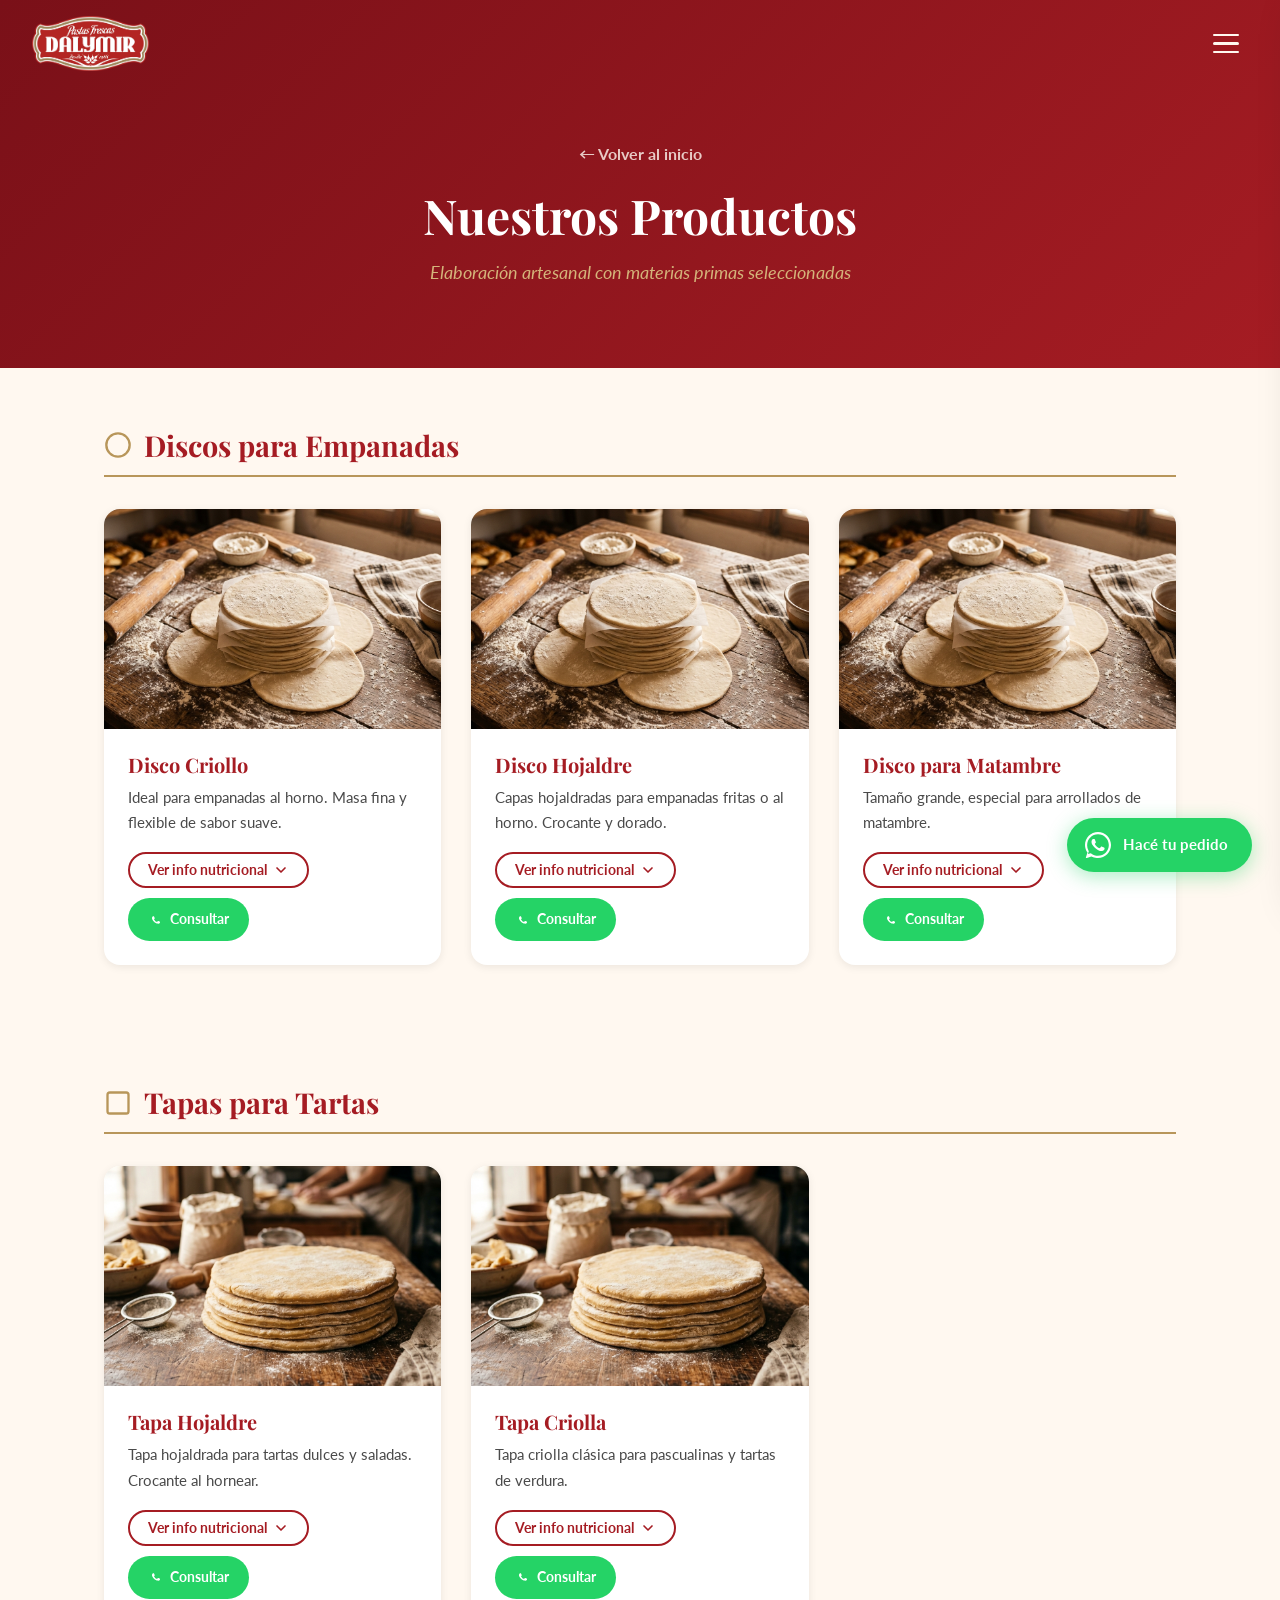
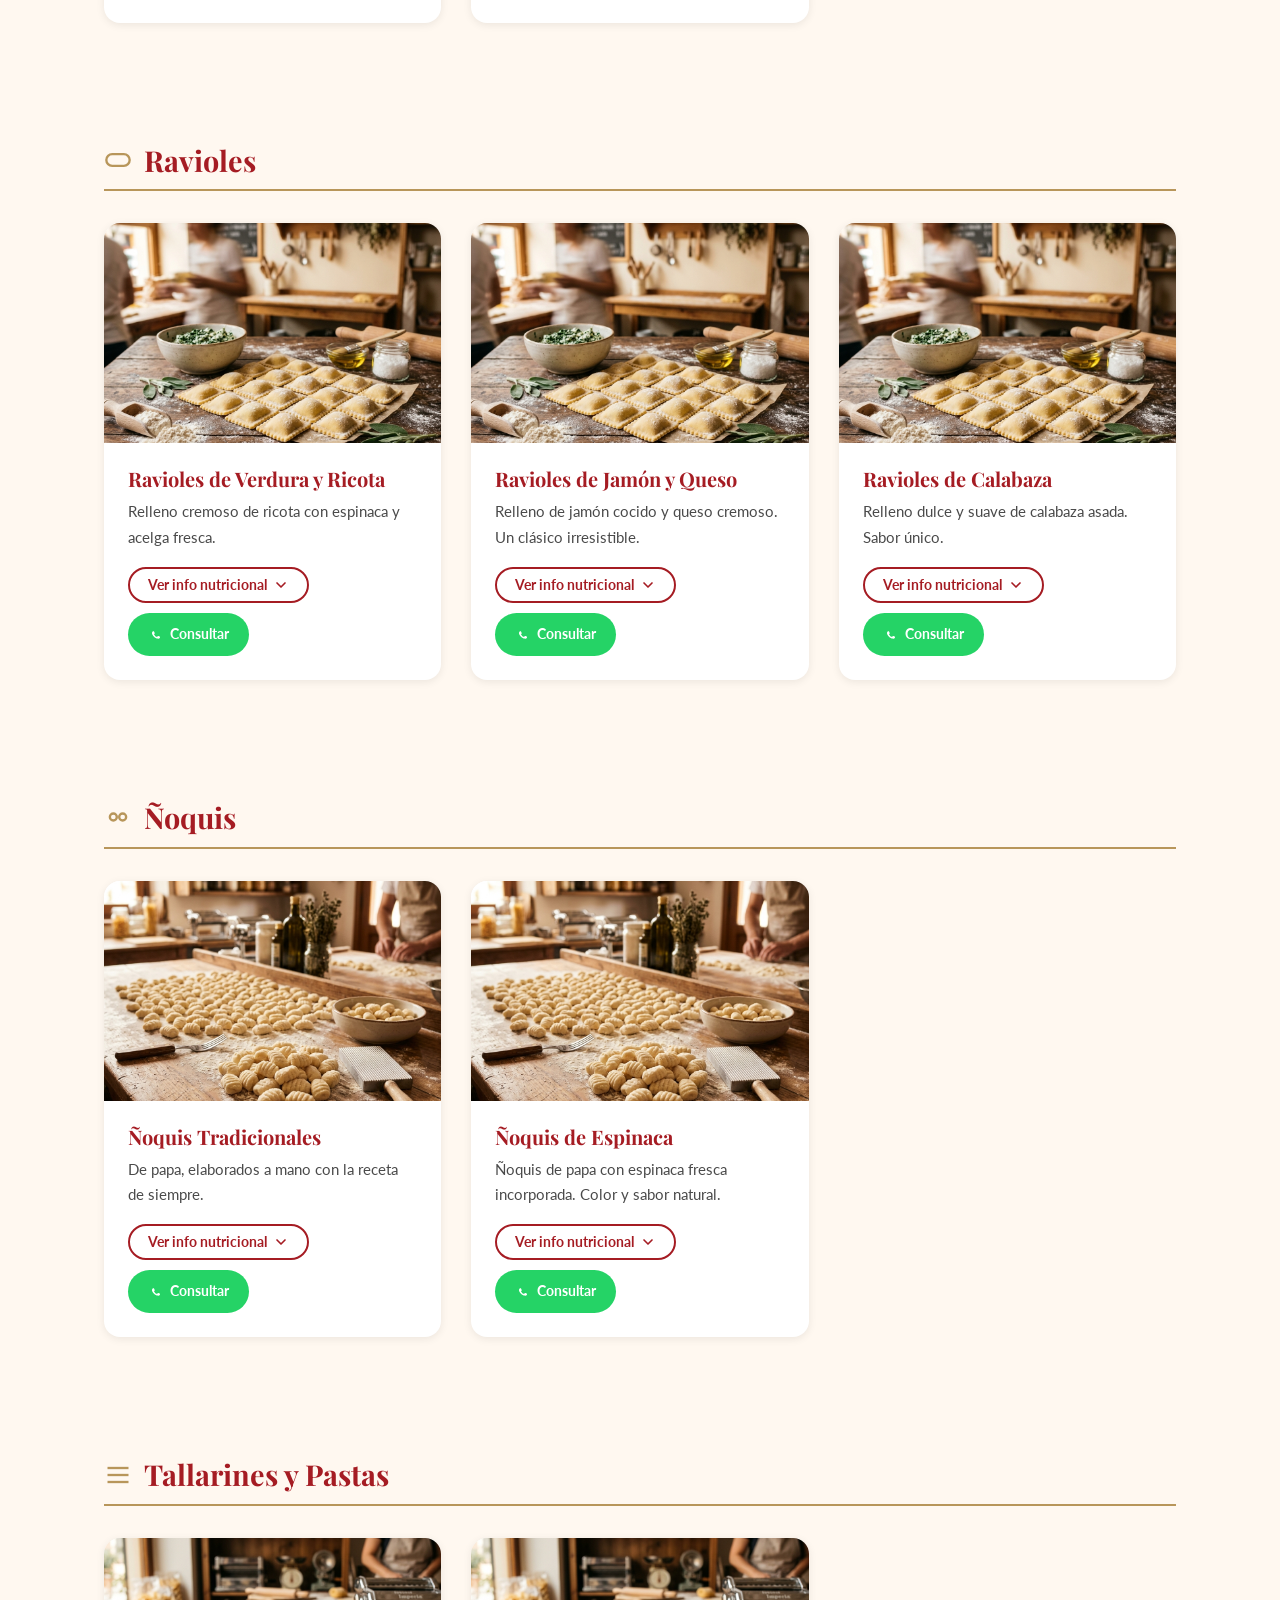
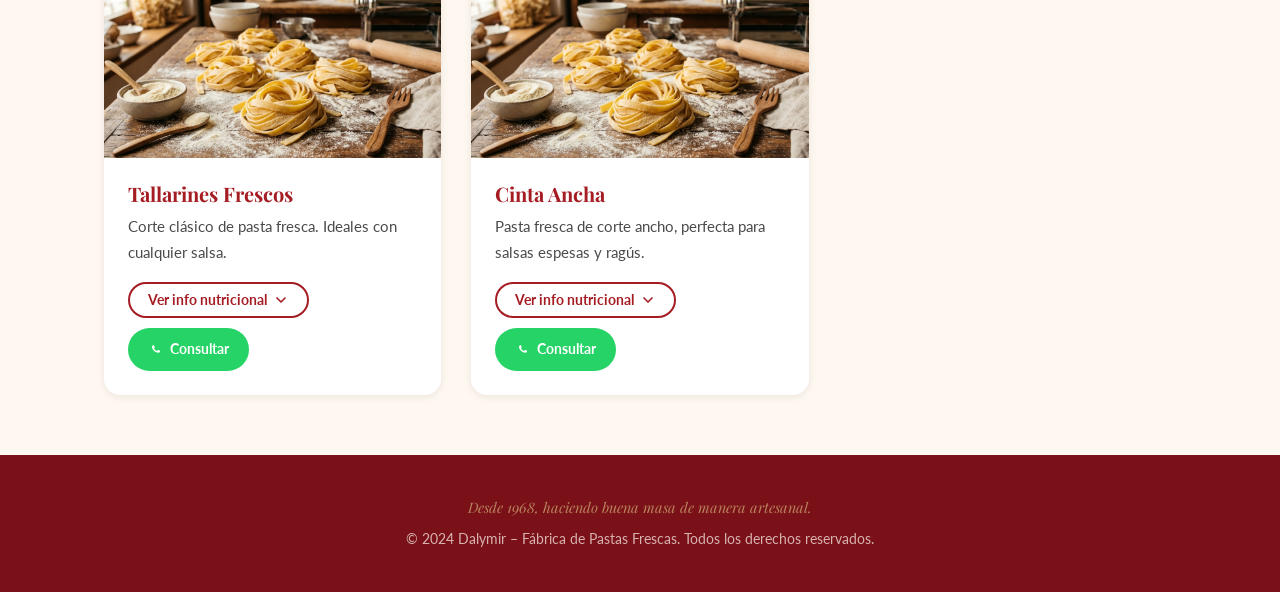
==== productos.html @ 42908a26 "Fix: info nutricional toggle + mejoras UX (WhatsApp, testimonios, stats, promo banner)" ====
<!DOCTYPE html>
<html lang="es">
<head>
  <meta charset="UTF-8">
  <meta name="viewport" content="width=device-width, initial-scale=1.0">
  <meta name="description" content="Productos Dalymir: discos para empanadas, tapas para tartas, ravioles, ñoquis y tallarines frescos artesanales.">
  <title>Productos – Dalymir Pastas Frescas</title>
  <link rel="stylesheet" href="css/styles.css">
  <link rel="icon" href="assets/logo.png" type="image/png">
</head>
<body>
  <!-- HEADER -->
  <header class="header scrolled" id="header">
    <a href="index.html"><img src="assets/logo.png" alt="Dalymir" class="header-logo" style="height:55px;opacity:1;transform:none;"></a>
    <button class="hamburger" id="hamburger" aria-label="Abrir menú"><span></span><span></span><span></span></button>
  </header>
  <div class="sidebar-overlay" id="sidebarOverlay"></div>
  <nav class="sidebar" id="sidebar">
    <div class="sidebar-header"><img src="assets/logo.png" alt="Dalymir"></div>
    <div class="sidebar-nav">
      <a href="index.html#inicio"><svg viewBox="0 0 24 24" fill="none" stroke-width="2" stroke-linecap="round" stroke-linejoin="round"><path d="M3 9l9-7 9 7v11a2 2 0 0 1-2 2H5a2 2 0 0 1-2-2z"/><polyline points="9 22 9 12 15 12 15 22"/></svg>Inicio</a>
      <a href="index.html#quienes-somos"><svg viewBox="0 0 24 24" fill="none" stroke-width="2" stroke-linecap="round" stroke-linejoin="round"><path d="M17 21v-2a4 4 0 0 0-4-4H5a4 4 0 0 0-4 4v2"/><circle cx="9" cy="7" r="4"/></svg>Quiénes Somos</a>
      <a href="index.html#que-hacemos"><svg viewBox="0 0 24 24" fill="none" stroke-width="2" stroke-linecap="round" stroke-linejoin="round"><circle cx="12" cy="12" r="10"/><path d="M8 14s1.5 2 4 2 4-2 4-2"/></svg>Qué Hacemos</a>
      <a href="index.html#contacto"><svg viewBox="0 0 24 24" fill="none" stroke-width="2" stroke-linecap="round" stroke-linejoin="round"><path d="M21 10c0 7-9 13-9 13s-9-6-9-13a9 9 0 0 1 18 0z"/><circle cx="12" cy="10" r="3"/></svg>Contacto</a>
      <div class="divider"></div>
      <a href="productos.html" class="active"><svg viewBox="0 0 24 24" fill="none" stroke-width="2" stroke-linecap="round" stroke-linejoin="round"><path d="M6 2L3 6v14a2 2 0 0 0 2 2h14a2 2 0 0 0 2-2V6l-3-4z"/><line x1="3" y1="6" x2="21" y2="6"/><path d="M16 10a4 4 0 0 1-8 0"/></svg>Productos</a>
    </div>
  </nav>

  <!-- HERO -->
  <div class="productos-hero">
    <a href="index.html" class="back-link">← Volver al inicio</a>
    <h1>Nuestros Productos</h1>
    <p>Elaboración artesanal con materias primas seleccionadas</p>
  </div>

  <!-- DISCOS PARA EMPANADAS -->
  <div class="category-section">
    <h2 class="category-title fade-in"><svg viewBox="0 0 24 24" fill="none" stroke="currentColor" stroke-width="2"><circle cx="12" cy="12" r="10"/></svg> Discos para Empanadas</h2>
    <div class="category-grid" id="discos-grid"></div>
  </div>

  <!-- TAPAS PARA TARTAS -->
  <div class="category-section">
    <h2 class="category-title fade-in"><svg viewBox="0 0 24 24" fill="none" stroke="currentColor" stroke-width="2"><rect x="3" y="3" width="18" height="18" rx="2"/></svg> Tapas para Tartas</h2>
    <div class="category-grid" id="tapas-grid"></div>
  </div>

  <!-- RAVIOLES -->
  <div class="category-section">
    <h2 class="category-title fade-in"><svg viewBox="0 0 24 24" fill="none" stroke="currentColor" stroke-width="2"><rect x="2" y="7" width="20" height="10" rx="5"/></svg> Ravioles</h2>
    <div class="category-grid" id="ravioles-grid"></div>
  </div>

  <!-- ÑOQUIS -->
  <div class="category-section">
    <h2 class="category-title fade-in"><svg viewBox="0 0 24 24" fill="none" stroke="currentColor" stroke-width="2"><circle cx="8" cy="12" r="3"/><circle cx="16" cy="12" r="3"/></svg> Ñoquis</h2>
    <div class="category-grid" id="noquis-grid"></div>
  </div>

  <!-- TALLARINES -->
  <div class="category-section">
    <h2 class="category-title fade-in"><svg viewBox="0 0 24 24" fill="none" stroke="currentColor" stroke-width="2"><line x1="3" y1="6" x2="21" y2="6"/><line x1="3" y1="12" x2="21" y2="12"/><line x1="3" y1="18" x2="21" y2="18"/></svg> Tallarines y Pastas</h2>
    <div class="category-grid" id="tallarines-grid"></div>
  </div>

  <footer class="footer">
    <p class="footer-tagline">Desde 1968, haciendo buena masa de manera artesanal.</p>
    <p>© 2024 Dalymir – Fábrica de Pastas Frescas. Todos los derechos reservados.</p>
  </footer>

  <script>
  // Product data - easily editable
  const products = {
    discos: [
      { name: "Disco Criollo", img: "assets/discos_empanadas.png", desc: "Ideal para empanadas al horno. Masa fina y flexible de sabor suave.",
        nutrition: [["Porción","55g"],["Calorías","155 kcal"],["Grasas totales","4.5g"],["Carbohidratos","24g"],["Proteínas","4g"],["Sodio","280mg"]],
        ingredients: "Harina de trigo enriquecida, agua, grasa vacuna, sal, conservante (sorbato de potasio)." },
      { name: "Disco Hojaldre", img: "assets/discos_empanadas.png", desc: "Capas hojaldradas para empanadas fritas o al horno. Crocante y dorado.",
        nutrition: [["Porción","55g"],["Calorías","180 kcal"],["Grasas totales","8g"],["Carbohidratos","22g"],["Proteínas","3.5g"],["Sodio","300mg"]],
        ingredients: "Harina de trigo enriquecida, margarina, agua, sal, conservante (sorbato de potasio)." },
      { name: "Disco para Matambre", img: "assets/discos_empanadas.png", desc: "Tamaño grande, especial para arrollados de matambre.",
        nutrition: [["Porción","80g"],["Calorías","220 kcal"],["Grasas totales","5g"],["Carbohidratos","36g"],["Proteínas","6g"],["Sodio","310mg"]],
        ingredients: "Harina de trigo enriquecida, agua, grasa vacuna, sal, conservante (sorbato de potasio)." }
    ],
    tapas: [
      { name: "Tapa Hojaldre", img: "assets/tapas_tartas.png", desc: "Tapa hojaldrada para tartas dulces y saladas. Crocante al hornear.",
        nutrition: [["Porción","100g"],["Calorías","320 kcal"],["Grasas totales","16g"],["Carbohidratos","38g"],["Proteínas","5g"],["Sodio","350mg"]],
        ingredients: "Harina de trigo enriquecida, margarina, agua, sal, conservante (sorbato de potasio)." },
      { name: "Tapa Criolla", img: "assets/tapas_tartas.png", desc: "Tapa criolla clásica para pascualinas y tartas de verdura.",
        nutrition: [["Porción","100g"],["Calorías","280 kcal"],["Grasas totales","10g"],["Carbohidratos","40g"],["Proteínas","6g"],["Sodio","320mg"]],
        ingredients: "Harina de trigo enriquecida, agua, grasa vacuna, sal, conservante (sorbato de potasio)." }
    ],
    ravioles: [
      { name: "Ravioles de Verdura y Ricota", img: "assets/ravioles.png", desc: "Relleno cremoso de ricota con espinaca y acelga fresca.",
        nutrition: [["Porción","150g"],["Calorías","245 kcal"],["Grasas totales","8g"],["Carbohidratos","32g"],["Proteínas","11g"],["Sodio","380mg"]],
        ingredients: "Harina de trigo, huevo, ricota, espinaca, acelga, queso rallado, sal, nuez moscada." },
      { name: "Ravioles de Jamón y Queso", img: "assets/ravioles.png", desc: "Relleno de jamón cocido y queso cremoso. Un clásico irresistible.",
        nutrition: [["Porción","150g"],["Calorías","275 kcal"],["Grasas totales","11g"],["Carbohidratos","30g"],["Proteínas","13g"],["Sodio","420mg"]],
        ingredients: "Harina de trigo, huevo, jamón cocido, queso cremoso, queso rallado, sal." },
      { name: "Ravioles de Calabaza", img: "assets/ravioles.png", desc: "Relleno dulce y suave de calabaza asada. Sabor único.",
        nutrition: [["Porción","150g"],["Calorías","230 kcal"],["Grasas totales","6g"],["Carbohidratos","35g"],["Proteínas","9g"],["Sodio","340mg"]],
        ingredients: "Harina de trigo, huevo, calabaza, ricota, queso rallado, sal, nuez moscada." }
    ],
    noquis: [
      { name: "Ñoquis Tradicionales", img: "assets/noquis.png", desc: "De papa, elaborados a mano con la receta de siempre.",
        nutrition: [["Porción","200g"],["Calorías","260 kcal"],["Grasas totales","2g"],["Carbohidratos","54g"],["Proteínas","7g"],["Sodio","290mg"]],
        ingredients: "Papa, harina de trigo, huevo, sal." },
      { name: "Ñoquis de Espinaca", img: "assets/noquis.png", desc: "Ñoquis de papa con espinaca fresca incorporada. Color y sabor natural.",
        nutrition: [["Porción","200g"],["Calorías","240 kcal"],["Grasas totales","2.5g"],["Carbohidratos","48g"],["Proteínas","8g"],["Sodio","310mg"]],
        ingredients: "Papa, harina de trigo, espinaca, huevo, sal." }
    ],
    tallarines: [
      { name: "Tallarines Frescos", img: "assets/tallarines.png", desc: "Corte clásico de pasta fresca. Ideales con cualquier salsa.",
        nutrition: [["Porción","100g"],["Calorías","290 kcal"],["Grasas totales","3g"],["Carbohidratos","55g"],["Proteínas","10g"],["Sodio","200mg"]],
        ingredients: "Harina de trigo, huevo, agua, sal." },
      { name: "Cinta Ancha", img: "assets/tallarines.png", desc: "Pasta fresca de corte ancho, perfecta para salsas espesas y ragús.",
        nutrition: [["Porción","100g"],["Calorías","290 kcal"],["Grasas totales","3g"],["Carbohidratos","55g"],["Proteínas","10g"],["Sodio","200mg"]],
        ingredients: "Harina de trigo, huevo, agua, sal." }
    ]
  };

  function renderCard(p) {
    const rows = p.nutrition.map(r => `<tr><td>${r[0]}</td><td>${r[1]}</td></tr>`).join('');
    const wspMsg = encodeURIComponent(`Hola! Quiero consultar por: ${p.name}`);
    return `<div class="prod-card fade-in">
      <div class="prod-card-img"><img src="${p.img}" alt="${p.name}"></div>
      <div class="prod-card-content">
        <h3>${p.name}</h3>
        <p class="prod-desc">${p.desc}</p>
        <div class="prod-card-actions">
          <button class="prod-toggle"><span class="toggle-text">Ver info nutricional</span> <svg viewBox="0 0 24 24" fill="none" stroke="currentColor" stroke-width="2.5" stroke-linecap="round" stroke-linejoin="round"><polyline points="6 9 12 15 18 9"/></svg></button>
          <a href="https://wa.me/5493364338119?text=${wspMsg}" target="_blank" class="btn-consult"><svg viewBox="0 0 24 24" fill="currentColor"><path d="M17.472 14.382c-.297-.149-1.758-.867-2.03-.967-.273-.099-.471-.148-.67.15-.197.297-.767.966-.94 1.164-.173.199-.347.223-.644.075-.297-.15-1.255-.463-2.39-1.475-.883-.788-1.48-1.761-1.653-2.059-.173-.297-.018-.458.13-.606.134-.133.298-.347.446-.52.149-.174.198-.298.298-.497.099-.198.05-.371-.025-.52-.075-.149-.669-1.612-.916-2.207-.242-.579-.487-.5-.669-.51-.173-.008-.371-.01-.57-.01-.198 0-.52.074-.792.372-.272.297-1.04 1.016-1.04 2.479 0 1.462 1.065 2.875 1.213 3.074.149.198 2.096 3.2 5.077 4.487.709.306 1.262.489 1.694.625.712.227 1.36.195 1.871.118.571-.085 1.758-.719 2.006-1.413.248-.694.248-1.289.173-1.413-.074-.124-.272-.198-.57-.347z"/></svg>Consultar</a>
        </div>
        <div class="prod-details">
          <h4>Información Nutricional</h4>
          <table class="nutrition-table">${rows}</table>
          <h4>Ingredientes</h4>
          <p class="ingredients">${p.ingredients}</p>
        </div>
      </div>
    </div>`;
  }

  function renderGrid(id, items) {
    document.getElementById(id).innerHTML = items.map(renderCard).join('');
  }

  renderGrid('discos-grid', products.discos);
  renderGrid('tapas-grid', products.tapas);
  renderGrid('ravioles-grid', products.ravioles);
  renderGrid('noquis-grid', products.noquis);
  renderGrid('tallarines-grid', products.tallarines);
  </script>

  <!-- WHATSAPP FLOAT -->
  <a href="https://wa.me/5493364338119?text=Hola!%20Quiero%20hacer%20un%20pedido" class="whatsapp-float" target="_blank" rel="noopener">
    <svg viewBox="0 0 24 24" fill="currentColor"><path d="M17.472 14.382c-.297-.149-1.758-.867-2.03-.967-.273-.099-.471-.148-.67.15-.197.297-.767.966-.94 1.164-.173.199-.347.223-.644.075-.297-.15-1.255-.463-2.39-1.475-.883-.788-1.48-1.761-1.653-2.059-.173-.297-.018-.458.13-.606.134-.133.298-.347.446-.52.149-.174.198-.298.298-.497.099-.198.05-.371-.025-.52-.075-.149-.669-1.612-.916-2.207-.242-.579-.487-.5-.669-.51-.173-.008-.371-.01-.57-.01-.198 0-.52.074-.792.372-.272.297-1.04 1.016-1.04 2.479 0 1.462 1.065 2.875 1.213 3.074.149.198 2.096 3.2 5.077 4.487.709.306 1.262.489 1.694.625.712.227 1.36.195 1.871.118.571-.085 1.758-.719 2.006-1.413.248-.694.248-1.289.173-1.413-.074-.124-.272-.198-.57-.347z"/><path d="M12 0C5.373 0 0 5.373 0 12c0 2.625.846 5.059 2.284 7.034L.789 23.492a.5.5 0 00.613.613l4.458-1.495A11.952 11.952 0 0012 24c6.627 0 12-5.373 12-12S18.627 0 12 0zm0 22c-2.387 0-4.592-.826-6.326-2.207l-.362-.29-2.646.887.887-2.646-.29-.362A9.956 9.956 0 012 12C2 6.486 6.486 2 12 2s10 4.486 10 10-4.486 10-10 10z"/></svg>
    <span class="wsp-text">Hacé tu pedido</span>
  </a>

  <script src="js/main.js"></script>
</body>
</html>
---- css/styles.css ----
/* ===== GOOGLE FONTS ===== */
@import url('https://fonts.googleapis.com/css2?family=Playfair+Display:ital,wght@0,400;0,600;0,700;0,800;1,400;1,600&family=Lato:wght@300;400;700;900&display=swap');

/* ===== CSS VARIABLES ===== */
:root {
  --color-primary: #A51C23;
  --color-primary-dark: #7A1018;
  --color-primary-light: #c42a32;
  --color-gold: #B8965A;
  --color-gold-light: #d4b47a;
  --color-cream: #FFF8F0;
  --color-white: #FFFFFF;
  --color-dark: #2C2C2C;
  --color-dark-soft: #4a4a4a;
  --color-overlay: rgba(44, 44, 44, 0.7);
  --font-heading: 'Playfair Display', Georgia, serif;
  --font-body: 'Lato', 'Helvetica Neue', Arial, sans-serif;
  --shadow-sm: 0 2px 8px rgba(0,0,0,0.08);
  --shadow-md: 0 4px 20px rgba(0,0,0,0.12);
  --shadow-lg: 0 8px 40px rgba(0,0,0,0.18);
  --radius-sm: 8px;
  --radius-md: 16px;
  --radius-lg: 24px;
  --transition: 0.3s cubic-bezier(0.4, 0, 0.2, 1);
}

/* ===== RESET & BASE ===== */
*, *::before, *::after { box-sizing: border-box; margin: 0; padding: 0; }

html {
  scroll-behavior: smooth;
  font-size: 16px;
}

body {
  font-family: var(--font-body);
  color: var(--color-dark);
  background: var(--color-cream);
  line-height: 1.7;
  overflow-x: hidden;
}

a { text-decoration: none; color: inherit; }
ul { list-style: none; }
img { max-width: 100%; display: block; }

h1, h2, h3, h4 {
  font-family: var(--font-heading);
  line-height: 1.2;
  color: var(--color-primary);
}

/* ===== HEADER ===== */
.header {
  position: fixed;
  top: 0;
  left: 0;
  width: 100%;
  z-index: 1000;
  padding: 16px 32px;
  display: flex;
  align-items: center;
  justify-content: space-between;
  transition: var(--transition);
  background: transparent;
}

.header.scrolled {
  background: var(--color-white);
  box-shadow: var(--shadow-md);
  padding: 8px 32px;
}

.header-logo {
  height: 0;
  opacity: 0;
  transition: all 0.5s cubic-bezier(0.4, 0, 0.2, 1);
  transform: translateY(-10px);
}

.header.scrolled .header-logo {
  height: 55px;
  opacity: 1;
  transform: translateY(0);
}

.hamburger {
  width: 44px;
  height: 44px;
  display: flex;
  flex-direction: column;
  justify-content: center;
  align-items: center;
  gap: 6px;
  background: none;
  border: none;
  cursor: pointer;
  z-index: 1100;
  padding: 8px;
  border-radius: var(--radius-sm);
  transition: var(--transition);
  margin-left: auto;
}

.hamburger:hover { background: rgba(165, 28, 35, 0.08); }

.hamburger span {
  display: block;
  width: 26px;
  height: 2.5px;
  background: var(--color-cream);
  border-radius: 2px;
  transition: var(--transition);
}

.hamburger.active span:nth-child(1) {
  transform: rotate(45deg) translate(6px, 6px);
}

.hamburger.active span:nth-child(2) { opacity: 0; }

.hamburger.active span:nth-child(3) {
  transform: rotate(-45deg) translate(6px, -6px);
}

.header.scrolled .hamburger span { background: var(--color-primary); }

/* ===== SIDEBAR ===== */
.sidebar-overlay {
  position: fixed;
  top: 0;
  left: 0;
  width: 100%;
  height: 100%;
  background: var(--color-overlay);
  z-index: 1050;
  opacity: 0;
  visibility: hidden;
  transition: var(--transition);
  backdrop-filter: blur(4px);
}

.sidebar-overlay.active { opacity: 1; visibility: visible; }

.sidebar {
  position: fixed;
  top: 0;
  right: -320px;
  width: 300px;
  height: 100%;
  background: var(--color-white);
  z-index: 1060;
  transition: right 0.4s cubic-bezier(0.4, 0, 0.2, 1);
  display: flex;
  flex-direction: column;
  box-shadow: var(--shadow-lg);
}

.sidebar.active { right: 0; }

.sidebar-header {
  padding: 32px 28px 24px;
  border-bottom: 2px solid var(--color-gold);
  display: flex;
  align-items: center;
  gap: 16px;
}

.sidebar-header img { height: 50px; }

.sidebar-nav { padding: 24px 0; flex: 1; }

.sidebar-nav a {
  display: flex;
  align-items: center;
  gap: 14px;
  padding: 16px 28px;
  font-family: var(--font-heading);
  font-size: 1.15rem;
  color: var(--color-dark);
  transition: var(--transition);
  border-left: 3px solid transparent;
}

.sidebar-nav a:hover,
.sidebar-nav a.active {
  background: rgba(165, 28, 35, 0.06);
  color: var(--color-primary);
  border-left-color: var(--color-primary);
}

.sidebar-nav a svg {
  width: 22px;
  height: 22px;
  flex-shrink: 0;
  stroke: currentColor;
}

.sidebar-nav .divider {
  height: 1px;
  background: linear-gradient(to right, transparent, var(--color-gold), transparent);
  margin: 12px 28px;
}

.sidebar-footer {
  padding: 20px 28px;
  border-top: 1px solid #eee;
}

.sidebar-social {
  display: flex;
  gap: 12px;
}

.sidebar-social a {
  width: 40px;
  height: 40px;
  display: flex;
  align-items: center;
  justify-content: center;
  border-radius: 50%;
  background: var(--color-cream);
  color: var(--color-primary);
  transition: var(--transition);
}

.sidebar-social a:hover {
  background: var(--color-primary);
  color: var(--color-white);
  transform: translateY(-2px);
}

/* ===== HERO ===== */
.hero {
  min-height: 100vh;
  display: flex;
  flex-direction: column;
  align-items: center;
  justify-content: center;
  position: relative;
  overflow: hidden;
  background: var(--color-primary-dark);
}

.hero-bg {
  position: absolute;
  inset: 0;
  background-image: url('../assets/hero_bg.png');
  background-size: cover;
  background-position: center;
  opacity: 0.25;
  filter: blur(2px);
}

.hero-content {
  position: relative;
  z-index: 2;
  text-align: center;
  padding: 40px 20px;
}

.hero-logo {
  width: min(380px, 70vw);
  margin: 0 auto 32px;
  animation: fadeInUp 1s ease-out;
  filter: drop-shadow(0 8px 30px rgba(0,0,0,0.3));
  transition: all 0.6s cubic-bezier(0.4, 0, 0.2, 1);
}

.hero-tagline {
  font-family: var(--font-heading);
  font-size: clamp(1.1rem, 3vw, 1.6rem);
  color: var(--color-cream);
  font-weight: 400;
  font-style: italic;
  animation: fadeInUp 1s ease-out 0.3s both;
  text-shadow: 0 2px 10px rgba(0,0,0,0.3);
}

.hero-tagline span {
  color: var(--color-gold-light);
  font-weight: 600;
}

.hero-scroll-indicator {
  position: absolute;
  bottom: 40px;
  left: 50%;
  transform: translateX(-50%);
  animation: bounce 2s infinite;
  color: var(--color-gold-light);
  opacity: 0.7;
  z-index: 2;
}

@keyframes fadeInUp {
  from { opacity: 0; transform: translateY(30px); }
  to { opacity: 1; transform: translateY(0); }
}

@keyframes bounce {
  0%, 100% { transform: translateX(-50%) translateY(0); }
  50% { transform: translateX(-50%) translateY(-12px); }
}

/* ===== SECTION BASE ===== */
.section {
  padding: 100px 5%;
  max-width: 1200px;
  margin: 0 auto;
}

.section-title {
  font-size: clamp(2rem, 4vw, 2.8rem);
  text-align: center;
  margin-bottom: 16px;
  position: relative;
}

.section-subtitle {
  text-align: center;
  color: var(--color-dark-soft);
  font-size: 1.1rem;
  max-width: 600px;
  margin: 0 auto 60px;
}

.section-title::after {
  content: '';
  display: block;
  width: 80px;
  height: 3px;
  background: linear-gradient(to right, var(--color-primary), var(--color-gold));
  margin: 16px auto 0;
  border-radius: 2px;
}

/* ===== QUIÉNES SOMOS ===== */
.about-content {
  display: grid;
  grid-template-columns: 1fr 1fr;
  gap: 60px;
  align-items: center;
}

.about-text p {
  margin-bottom: 20px;
  font-size: 1.05rem;
  color: var(--color-dark-soft);
}

.about-text p:first-child::first-letter {
  font-family: var(--font-heading);
  font-size: 3.5rem;
  float: left;
  color: var(--color-primary);
  line-height: 1;
  margin-right: 8px;
  font-weight: 700;
}

.about-image-wrapper {
  position: relative;
  border-radius: var(--radius-md);
  overflow: hidden;
  box-shadow: var(--shadow-lg);
}

.about-image-wrapper::before {
  content: '';
  position: absolute;
  top: -8px;
  left: -8px;
  right: 8px;
  bottom: 8px;
  border: 3px solid var(--color-gold);
  border-radius: var(--radius-md);
  z-index: -1;
}

.about-image-wrapper img {
  width: 100%;
  height: 400px;
  object-fit: cover;
  transition: transform 0.6s ease;
}

.about-image-wrapper:hover img { transform: scale(1.03); }

.year-badge {
  display: inline-flex;
  align-items: center;
  gap: 8px;
  background: linear-gradient(135deg, var(--color-primary), var(--color-primary-dark));
  color: var(--color-white);
  padding: 8px 20px;
  border-radius: 50px;
  font-family: var(--font-heading);
  font-size: 0.95rem;
  margin-bottom: 20px;
  box-shadow: var(--shadow-sm);
}

/* ===== QUÉ HACEMOS ===== */
.products-grid {
  display: grid;
  grid-template-columns: repeat(3, 1fr);
  gap: 30px;
}

.product-card {
  background: var(--color-white);
  border-radius: var(--radius-md);
  overflow: hidden;
  box-shadow: var(--shadow-sm);
  transition: var(--transition);
  cursor: default;
}

.product-card:hover {
  transform: translateY(-6px);
  box-shadow: var(--shadow-lg);
}

.product-card-image {
  height: 200px;
  overflow: hidden;
  position: relative;
}

.product-card-image img {
  width: 100%;
  height: 100%;
  object-fit: cover;
  transition: transform 0.6s ease;
}

.product-card:hover .product-card-image img {
  transform: scale(1.08);
}

.product-card-body {
  padding: 24px;
}

.product-card-body h3 {
  font-size: 1.3rem;
  margin-bottom: 8px;
}

.product-card-body p {
  color: var(--color-dark-soft);
  font-size: 0.95rem;
}

/* ===== CONTACTO ===== */
.contact-section {
  background: var(--color-white);
}

.contact-grid {
  display: grid;
  grid-template-columns: 1fr 1fr;
  gap: 50px;
  align-items: start;
}

.contact-info { display: flex; flex-direction: column; gap: 28px; }

.contact-item {
  display: flex;
  gap: 16px;
  align-items: flex-start;
}

.contact-icon {
  width: 50px;
  height: 50px;
  flex-shrink: 0;
  display: flex;
  align-items: center;
  justify-content: center;
  background: linear-gradient(135deg, var(--color-primary), var(--color-primary-dark));
  color: var(--color-white);
  border-radius: 12px;
  box-shadow: var(--shadow-sm);
}

.contact-item h4 {
  font-family: var(--font-body);
  font-weight: 700;
  font-size: 0.9rem;
  text-transform: uppercase;
  letter-spacing: 1px;
  color: var(--color-gold);
  margin-bottom: 4px;
}

.contact-item p, .contact-item a {
  color: var(--color-dark-soft);
  font-size: 1rem;
}

.contact-item a:hover { color: var(--color-primary); }

.contact-social {
  display: flex;
  gap: 12px;
  margin-top: 8px;
}

.contact-social a {
  width: 44px;
  height: 44px;
  display: flex;
  align-items: center;
  justify-content: center;
  border-radius: 50%;
  background: var(--color-cream);
  color: var(--color-primary);
  transition: var(--transition);
  font-size: 1.2rem;
}

.contact-social a:hover {
  background: var(--color-primary);
  color: var(--color-white);
  transform: translateY(-3px);
  box-shadow: var(--shadow-md);
}

.map-container {
  border-radius: var(--radius-md);
  overflow: hidden;
  box-shadow: var(--shadow-md);
  height: 100%;
  min-height: 400px;
}

.map-container iframe {
  width: 100%;
  height: 100%;
  min-height: 400px;
  border: 0;
}

/* ===== FOOTER ===== */
.footer {
  background: var(--color-primary-dark);
  color: var(--color-cream);
  text-align: center;
  padding: 40px 20px;
}

.footer-tagline {
  font-family: var(--font-heading);
  font-style: italic;
  font-size: 1.2rem;
  margin-bottom: 8px;
  color: var(--color-gold-light);
}

.footer p {
  font-size: 0.9rem;
  opacity: 0.7;
}

/* ===== SCROLL ANIMATIONS ===== */
.fade-in {
  opacity: 0;
  transform: translateY(30px);
  transition: opacity 0.7s ease, transform 0.7s ease;
}

.fade-in.visible {
  opacity: 1;
  transform: translateY(0);
}

/* ===== PRODUCTOS PAGE ===== */
.productos-hero {
  background: linear-gradient(135deg, var(--color-primary-dark), var(--color-primary));
  padding: 140px 5% 80px;
  text-align: center;
  color: var(--color-white);
}

.productos-hero h1 {
  color: var(--color-white);
  font-size: clamp(2rem, 5vw, 3rem);
  margin-bottom: 12px;
}

.productos-hero p {
  color: var(--color-gold-light);
  font-size: 1.15rem;
  font-style: italic;
}

.category-section {
  padding: 60px 5%;
  max-width: 1200px;
  margin: 0 auto;
}

.category-title {
  font-size: 1.8rem;
  display: flex;
  align-items: center;
  gap: 12px;
  margin-bottom: 32px;
  padding-bottom: 12px;
  border-bottom: 2px solid var(--color-gold);
}

.category-title svg {
  width: 28px;
  height: 28px;
  color: var(--color-gold);
}

.category-grid {
  display: grid;
  grid-template-columns: repeat(auto-fill, minmax(320px, 1fr));
  gap: 30px;
}

.prod-card {
  background: var(--color-white);
  border-radius: var(--radius-md);
  overflow: hidden;
  box-shadow: var(--shadow-sm);
  transition: var(--transition);
}

.prod-card:hover {
  transform: translateY(-4px);
  box-shadow: var(--shadow-lg);
}

.prod-card-img {
  height: 220px;
  overflow: hidden;
}

.prod-card-img img {
  width: 100%;
  height: 100%;
  object-fit: cover;
  transition: transform 0.6s ease;
}

.prod-card:hover .prod-card-img img { transform: scale(1.05); }

.prod-card-content { padding: 24px; }

.prod-card-content h3 {
  font-size: 1.25rem;
  margin-bottom: 8px;
}

.prod-card-content .prod-desc {
  color: var(--color-dark-soft);
  font-size: 0.95rem;
  margin-bottom: 16px;
}

.prod-toggle {
  display: inline-flex;
  align-items: center;
  gap: 6px;
  background: none;
  border: 2px solid var(--color-primary);
  color: var(--color-primary);
  padding: 8px 18px;
  border-radius: 50px;
  font-family: var(--font-body);
  font-size: 0.85rem;
  font-weight: 700;
  cursor: pointer;
  transition: var(--transition);
}

.prod-toggle:hover {
  background: var(--color-primary);
  color: var(--color-white);
}

.prod-toggle svg {
  width: 16px;
  height: 16px;
  transition: transform 0.3s ease;
}

.prod-toggle.open svg { transform: rotate(180deg); }

.prod-details {
  max-height: 0;
  overflow: hidden;
  transition: max-height 0.4s ease, padding 0.3s ease;
}

.prod-details.open {
  max-height: 600px;
  padding-top: 16px;
}

.prod-details h4 {
  font-family: var(--font-body);
  font-size: 0.85rem;
  text-transform: uppercase;
  letter-spacing: 1px;
  color: var(--color-gold);
  margin: 12px 0 6px;
}

.prod-details h4:first-child { margin-top: 0; }

.nutrition-table {
  width: 100%;
  border-collapse: collapse;
  font-size: 0.88rem;
}

.nutrition-table tr:nth-child(even) { background: var(--color-cream); }

.nutrition-table td {
  padding: 6px 12px;
  border-bottom: 1px solid #eee;
}

.nutrition-table td:last-child {
  text-align: right;
  font-weight: 700;
  color: var(--color-primary);
}

.prod-details .ingredients {
  color: var(--color-dark-soft);
  font-size: 0.9rem;
  line-height: 1.6;
}

.back-link {
  display: inline-flex;
  align-items: center;
  gap: 8px;
  color: var(--color-cream);
  font-weight: 700;
  margin-bottom: 20px;
  transition: var(--transition);
  opacity: 0.8;
}

.back-link:hover { opacity: 1; transform: translateX(-4px); }

/* ===== WHATSAPP FLOATING BUTTON ===== */
.whatsapp-float {
  position: fixed;
  bottom: 28px;
  right: 28px;
  z-index: 999;
  display: flex;
  align-items: center;
  gap: 12px;
  background: #25D366;
  color: var(--color-white);
  padding: 14px 24px 14px 18px;
  border-radius: 50px;
  font-family: var(--font-body);
  font-weight: 700;
  font-size: 0.95rem;
  box-shadow: 0 4px 20px rgba(37, 211, 102, 0.4);
  transition: all 0.3s ease;
  text-decoration: none;
  animation: whatsappPulse 2s infinite;
}

.whatsapp-float:hover {
  transform: scale(1.06) translateY(-2px);
  box-shadow: 0 6px 30px rgba(37, 211, 102, 0.5);
  animation: none;
}

.whatsapp-float svg {
  width: 26px;
  height: 26px;
  flex-shrink: 0;
}

.whatsapp-float .wsp-text { white-space: nowrap; }

@keyframes whatsappPulse {
  0%, 100% { box-shadow: 0 4px 20px rgba(37, 211, 102, 0.4); }
  50% { box-shadow: 0 4px 30px rgba(37, 211, 102, 0.65); }
}

/* ===== HERO CTA ===== */
.hero-ctas {
  display: flex;
  gap: 16px;
  justify-content: center;
  flex-wrap: wrap;
  margin-top: 36px;
  animation: fadeInUp 1s ease-out 0.6s both;
}

.btn-hero {
  display: inline-flex;
  align-items: center;
  gap: 10px;
  padding: 16px 36px;
  border-radius: 50px;
  font-family: var(--font-body);
  font-weight: 700;
  font-size: 1rem;
  transition: all 0.3s ease;
  cursor: pointer;
  text-decoration: none;
  border: none;
}

.btn-hero-primary {
  background: linear-gradient(135deg, #25D366, #128C7E);
  color: var(--color-white);
  box-shadow: 0 4px 20px rgba(37, 211, 102, 0.35);
}

.btn-hero-primary:hover {
  transform: translateY(-3px);
  box-shadow: 0 8px 30px rgba(37, 211, 102, 0.5);
}

.btn-hero-secondary {
  background: transparent;
  color: var(--color-cream);
  border: 2px solid var(--color-gold-light);
}

.btn-hero-secondary:hover {
  background: var(--color-gold-light);
  color: var(--color-primary-dark);
  transform: translateY(-3px);
}

/* ===== PROMO BANNER ===== */
.promo-banner {
  background: linear-gradient(135deg, var(--color-gold), #c9a44a, var(--color-gold));
  background-size: 200% auto;
  animation: shimmerBg 4s ease infinite;
  color: var(--color-primary-dark);
  text-align: center;
  padding: 18px 20px;
  font-family: var(--font-heading);
  font-size: 1.05rem;
  font-weight: 600;
  position: relative;
  overflow: hidden;
}

.promo-banner a {
  color: var(--color-primary-dark);
  text-decoration: underline;
  font-weight: 800;
  margin-left: 8px;
}

.promo-banner a:hover { color: var(--color-primary); }

@keyframes shimmerBg {
  0% { background-position: 0% center; }
  50% { background-position: 100% center; }
  100% { background-position: 0% center; }
}

/* ===== STORE STATUS BADGE ===== */
.store-status {
  display: inline-flex;
  align-items: center;
  gap: 8px;
  padding: 6px 16px;
  border-radius: 50px;
  font-family: var(--font-body);
  font-size: 0.82rem;
  font-weight: 700;
  text-transform: uppercase;
  letter-spacing: 0.5px;
  margin-bottom: 20px;
  animation: fadeInUp 1s ease-out 0.15s both;
}

.store-status .status-dot {
  width: 8px;
  height: 8px;
  border-radius: 50%;
  animation: statusPulse 1.5s ease infinite;
}

.store-status.open {
  background: rgba(37, 211, 102, 0.15);
  color: #25D366;
  border: 1px solid rgba(37, 211, 102, 0.3);
}

.store-status.open .status-dot { background: #25D366; }

.store-status.closed {
  background: rgba(255, 80, 80, 0.15);
  color: #ff5050;
  border: 1px solid rgba(255, 80, 80, 0.3);
}

.store-status.closed .status-dot { background: #ff5050; }

@keyframes statusPulse {
  0%, 100% { opacity: 1; transform: scale(1); }
  50% { opacity: 0.5; transform: scale(0.8); }
}

/* ===== TESTIMONIALS ===== */
.testimonials-section {
  background: var(--color-white);
  padding: 100px 5%;
  overflow: hidden;
}

.testimonials-grid {
  display: grid;
  grid-template-columns: repeat(3, 1fr);
  gap: 30px;
  max-width: 1200px;
  margin: 0 auto;
}

.testimonial-card {
  background: var(--color-cream);
  padding: 36px 28px;
  border-radius: var(--radius-md);
  position: relative;
  transition: var(--transition);
  border: 1px solid transparent;
}

.testimonial-card:hover {
  transform: translateY(-4px);
  box-shadow: var(--shadow-md);
  border-color: var(--color-gold-light);
}

.testimonial-card .quote-mark {
  font-family: var(--font-heading);
  font-size: 4rem;
  color: var(--color-gold-light);
  line-height: 1;
  position: absolute;
  top: 12px;
  left: 20px;
  opacity: 0.5;
}

.testimonial-card p {
  font-size: 1rem;
  color: var(--color-dark-soft);
  font-style: italic;
  line-height: 1.7;
  margin-bottom: 20px;
  position: relative;
  z-index: 1;
}

.testimonial-author {
  display: flex;
  align-items: center;
  gap: 12px;
}

.testimonial-avatar {
  width: 44px;
  height: 44px;
  border-radius: 50%;
  background: linear-gradient(135deg, var(--color-primary), var(--color-gold));
  display: flex;
  align-items: center;
  justify-content: center;
  color: var(--color-white);
  font-family: var(--font-heading);
  font-size: 1.1rem;
  font-weight: 700;
  flex-shrink: 0;
}

.testimonial-author-info strong {
  display: block;
  font-size: 0.95rem;
  color: var(--color-dark);
}

.testimonial-author-info span {
  font-size: 0.82rem;
  color: var(--color-gold);
}

.testimonial-stars {
  color: var(--color-gold);
  margin-bottom: 12px;
  font-size: 1rem;
  letter-spacing: 2px;
}

/* ===== PRODUCT CARD CTA ===== */
.prod-card-actions {
  display: flex;
  gap: 10px;
  margin-top: 14px;
  flex-wrap: wrap;
}

.btn-consult {
  display: inline-flex;
  align-items: center;
  gap: 6px;
  padding: 10px 20px;
  background: #25D366;
  color: var(--color-white);
  border-radius: 50px;
  font-family: var(--font-body);
  font-size: 0.85rem;
  font-weight: 700;
  transition: var(--transition);
  text-decoration: none;
  border: none;
  cursor: pointer;
}

.btn-consult:hover {
  background: #128C7E;
  transform: translateY(-2px);
  box-shadow: 0 4px 15px rgba(37, 211, 102, 0.3);
}

.btn-consult svg {
  width: 16px;
  height: 16px;
}

/* ===== STATS COUNTER ===== */
.stats-strip {
  display: flex;
  justify-content: center;
  gap: 60px;
  flex-wrap: wrap;
  padding: 60px 5%;
  background: linear-gradient(135deg, var(--color-primary-dark), var(--color-primary));
}

.stat-item {
  text-align: center;
  color: var(--color-white);
}

.stat-number {
  font-family: var(--font-heading);
  font-size: clamp(2.5rem, 5vw, 3.5rem);
  font-weight: 800;
  color: var(--color-gold-light);
  line-height: 1;
  margin-bottom: 8px;
}

.stat-label {
  font-size: 0.95rem;
  opacity: 0.85;
  font-weight: 300;
}

/* ===== RESPONSIVE ===== */
@media (max-width: 1024px) {
  .products-grid { grid-template-columns: repeat(2, 1fr); }
  .about-content { gap: 40px; }
}

@media (max-width: 768px) {
  .header { padding: 12px 20px; }
  .header.scrolled { padding: 6px 20px; }
  .header.scrolled .header-logo { height: 42px; }

  .section { padding: 70px 6%; }

  .about-content {
    grid-template-columns: 1fr;
    gap: 30px;
  }

  .about-image-wrapper { order: -1; }
  .about-image-wrapper img { height: 280px; }

  .products-grid { grid-template-columns: 1fr; }
  .contact-grid { grid-template-columns: 1fr; }

  .hero-logo { width: min(280px, 65vw); }

  .category-grid { grid-template-columns: 1fr; }

  .testimonials-grid { grid-template-columns: 1fr; }

  .stats-strip { gap: 30px; padding: 40px 5%; }

  .whatsapp-float {
    bottom: 16px;
    right: 16px;
    padding: 12px 18px 12px 14px;
    font-size: 0.85rem;
  }

  .hero-ctas { margin-top: 28px; }
  .btn-hero { padding: 14px 28px; font-size: 0.9rem; }

  .promo-banner { font-size: 0.92rem; padding: 14px 16px; }
}

@media (max-width: 480px) {
  .sidebar { width: 85vw; right: -85vw; }
  .hero-logo { width: min(240px, 70vw); }
  .section { padding: 50px 5%; }
  .section-title { font-size: 1.7rem; }

  .whatsapp-float .wsp-text { display: none; }
  .whatsapp-float {
    padding: 14px;
    border-radius: 50%;
  }

  .stats-strip { gap: 24px; }
  .stat-number { font-size: 2rem; }

  .hero-ctas { flex-direction: column; align-items: center; }
}
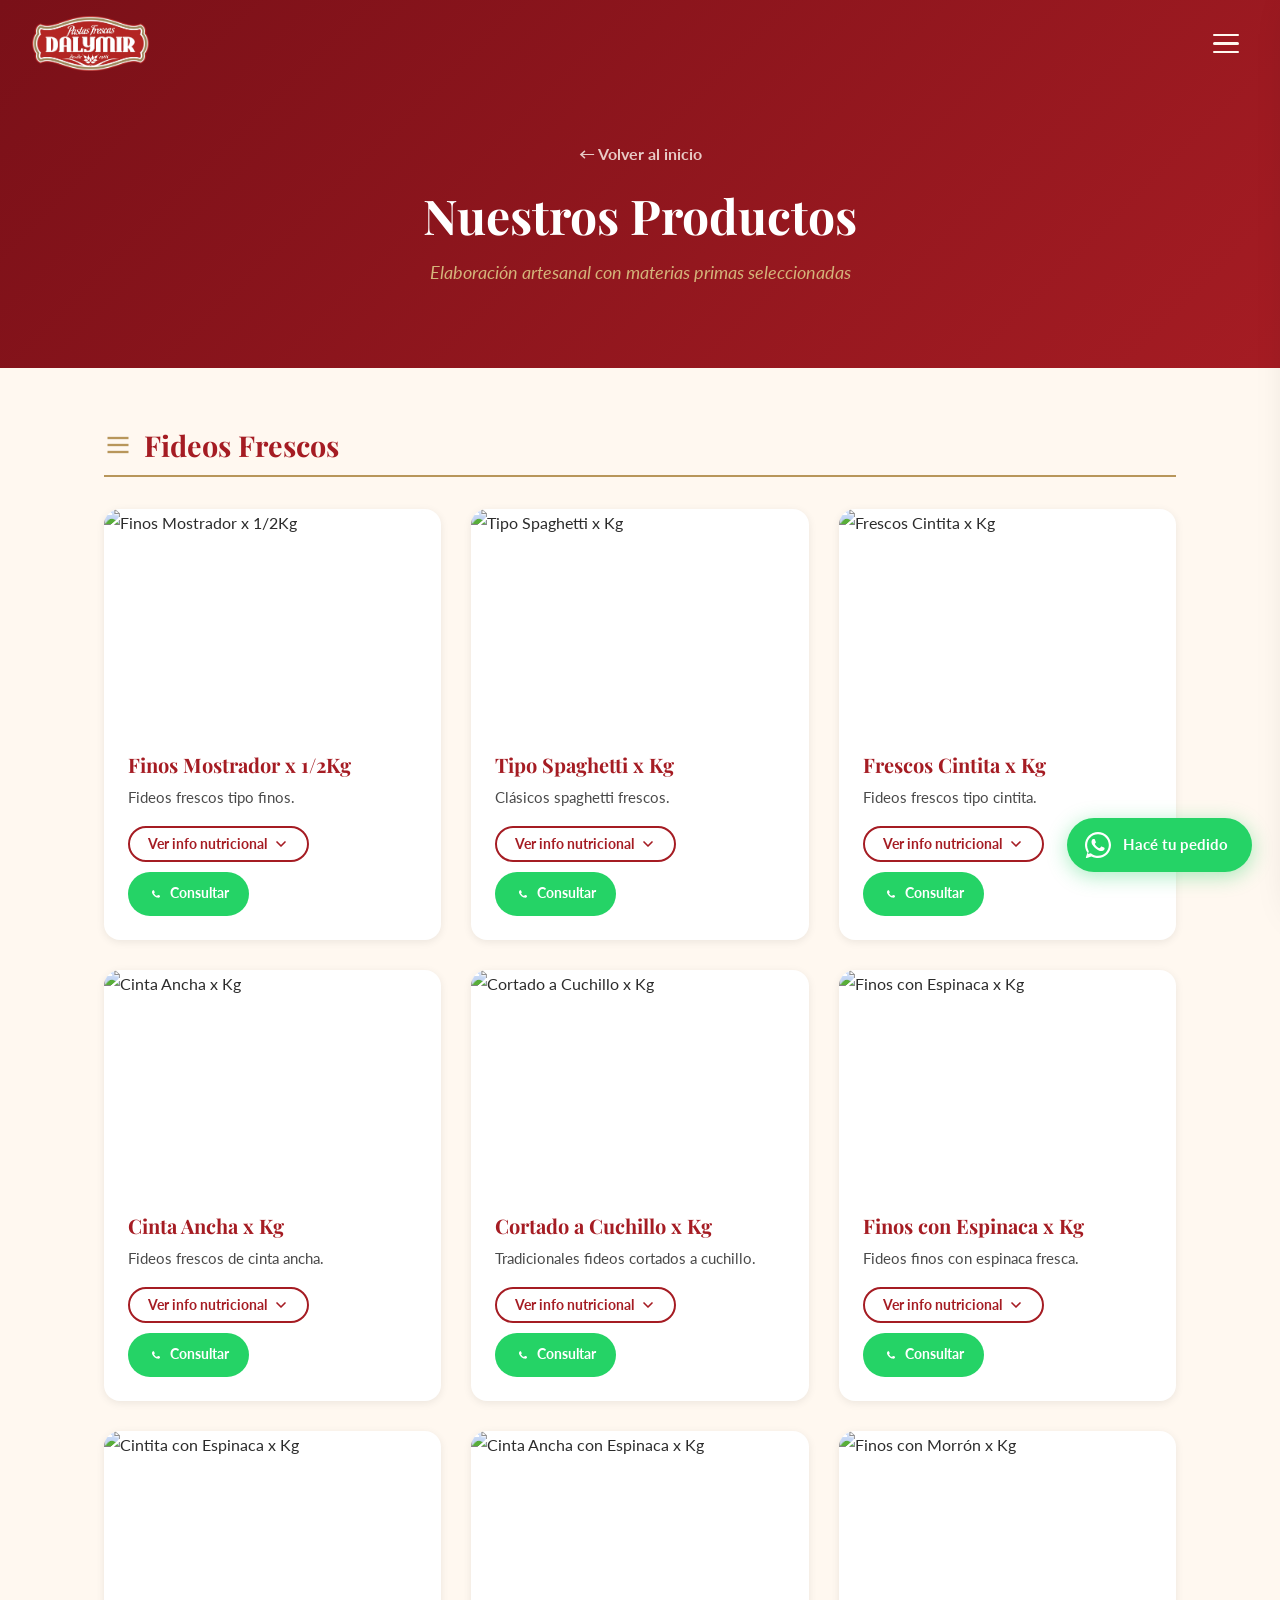
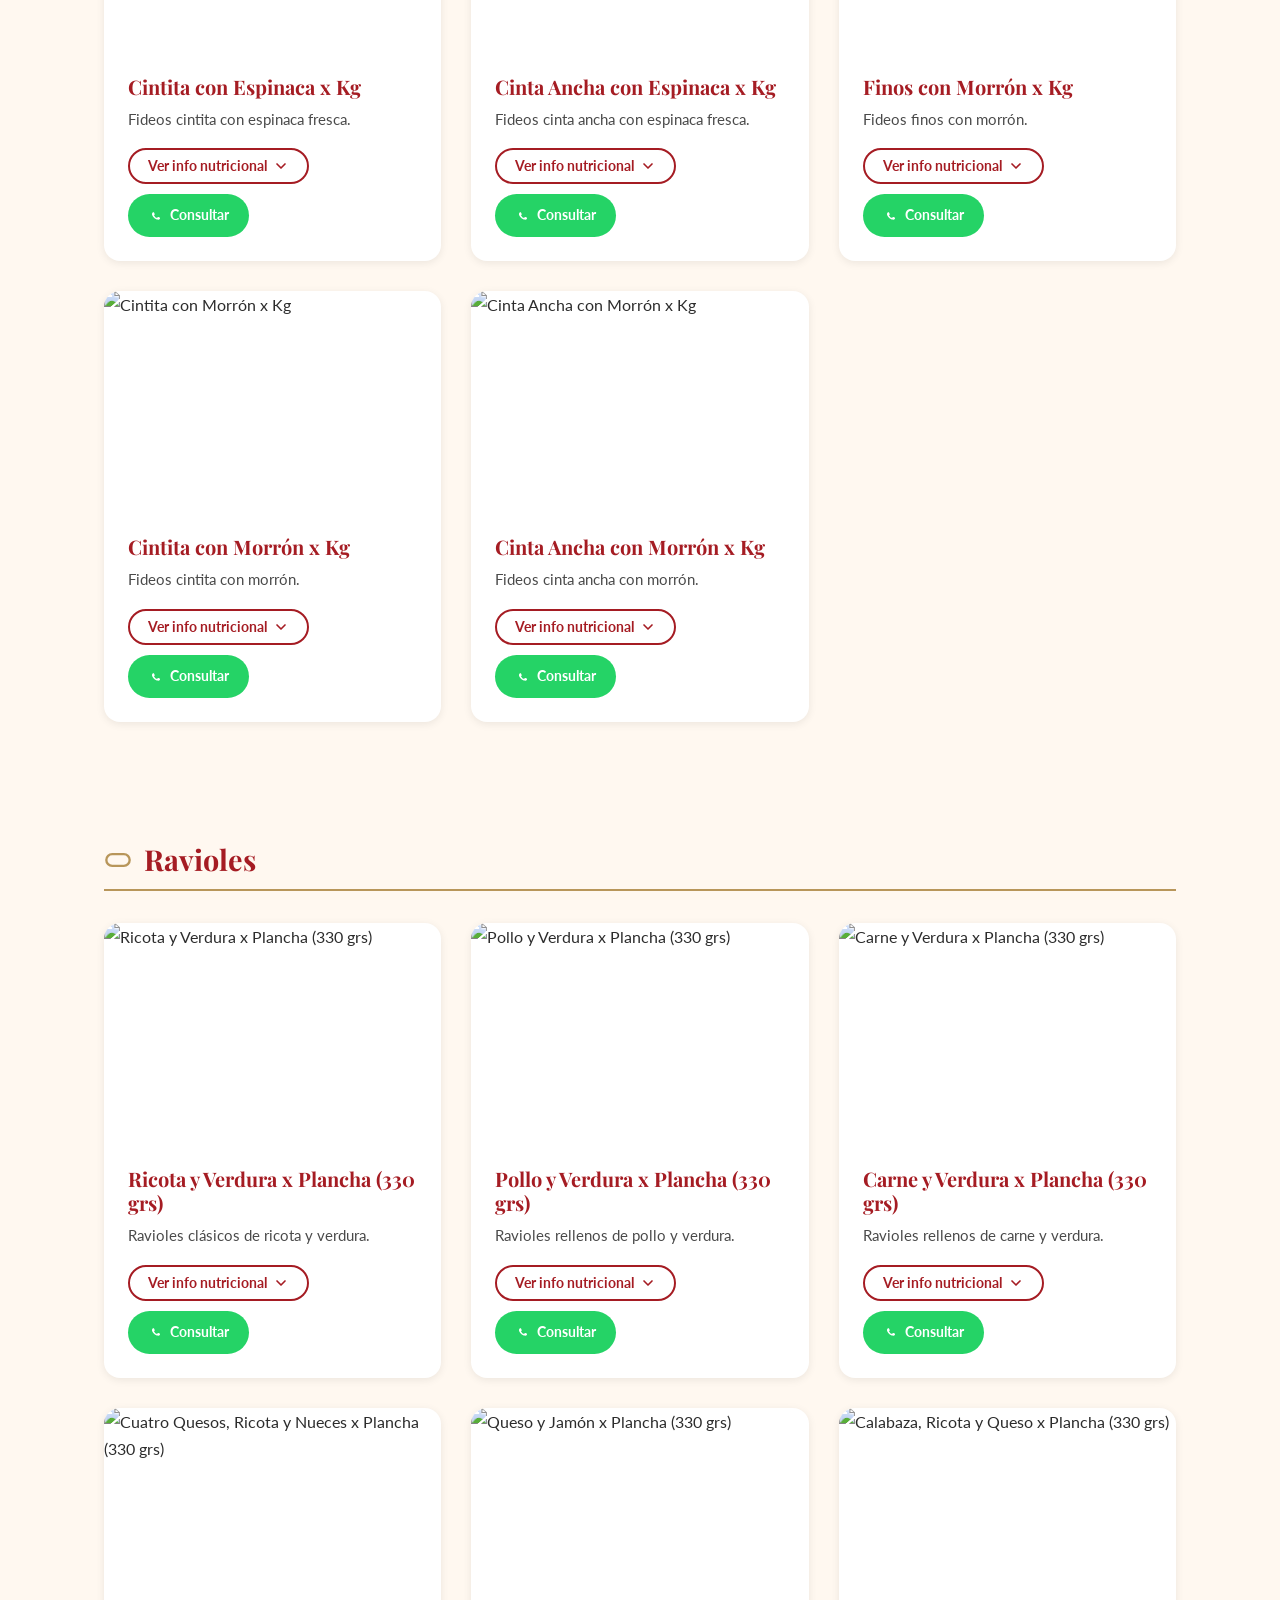
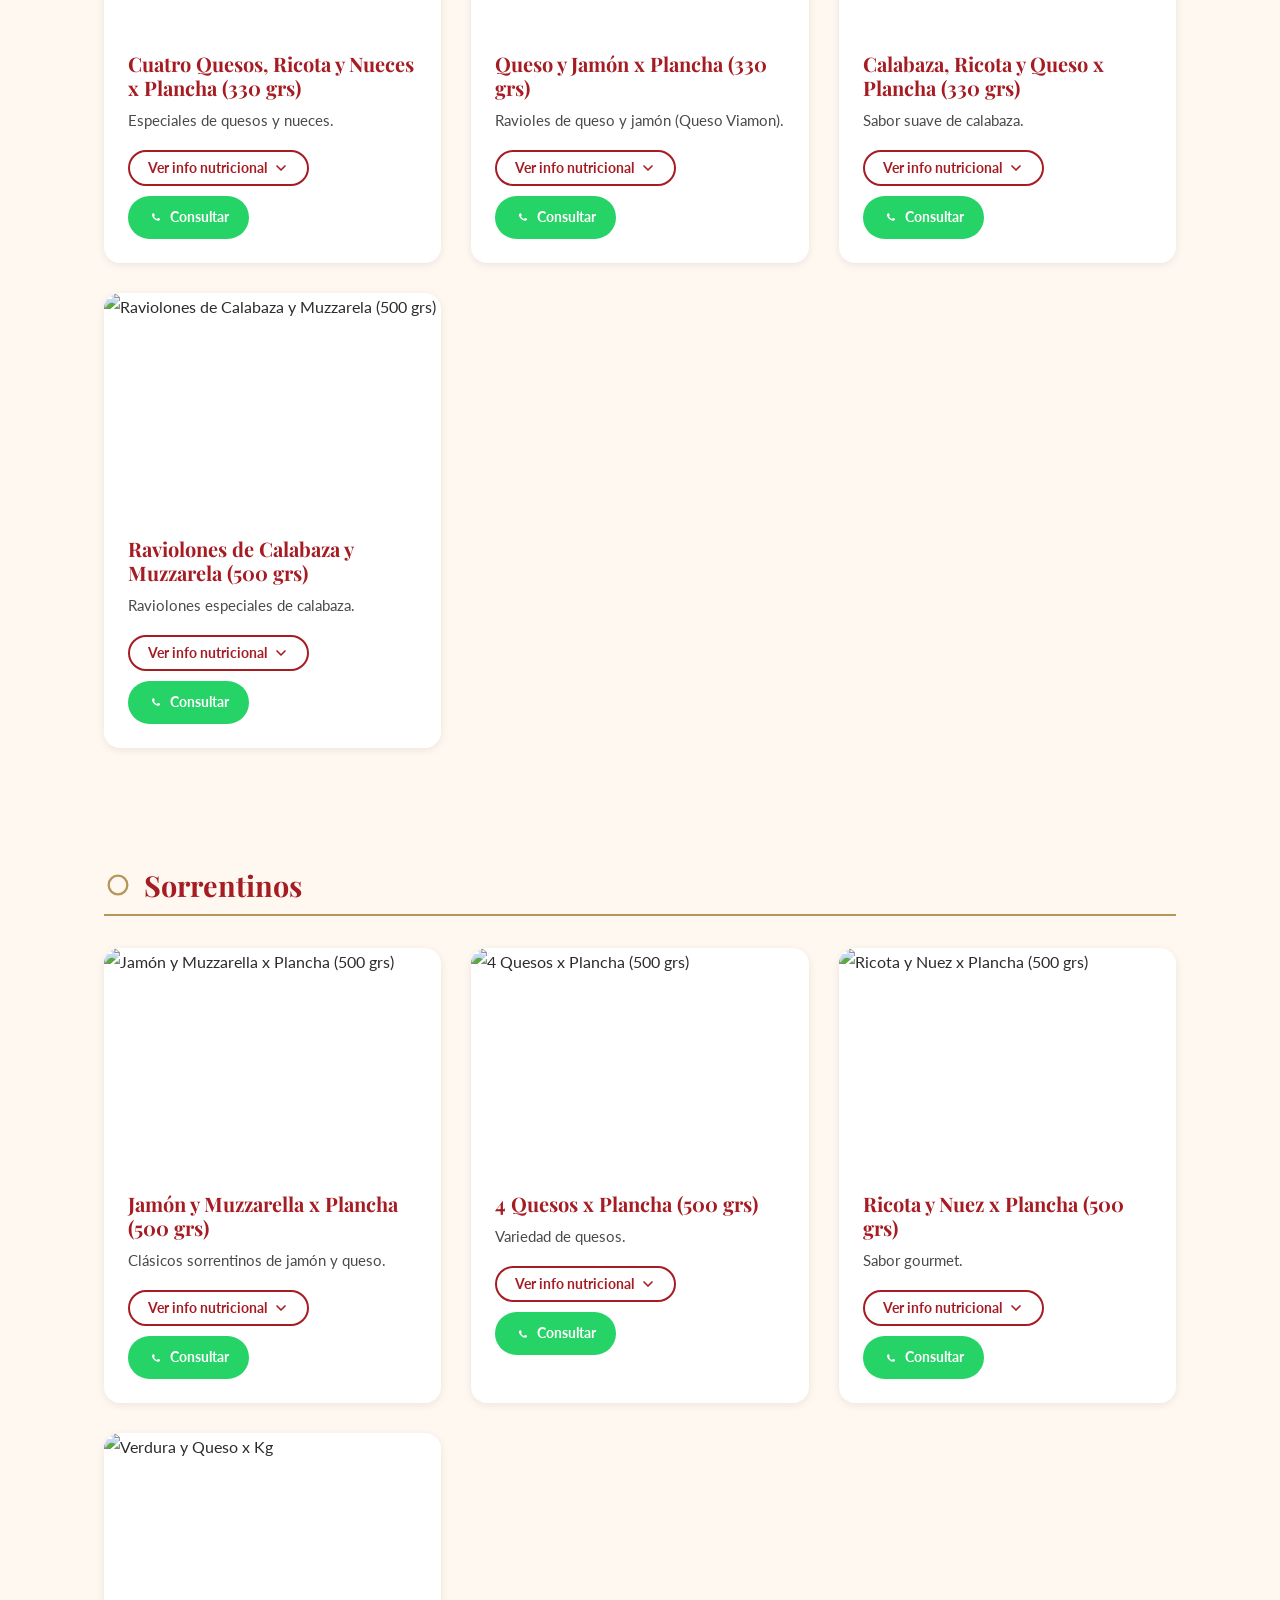
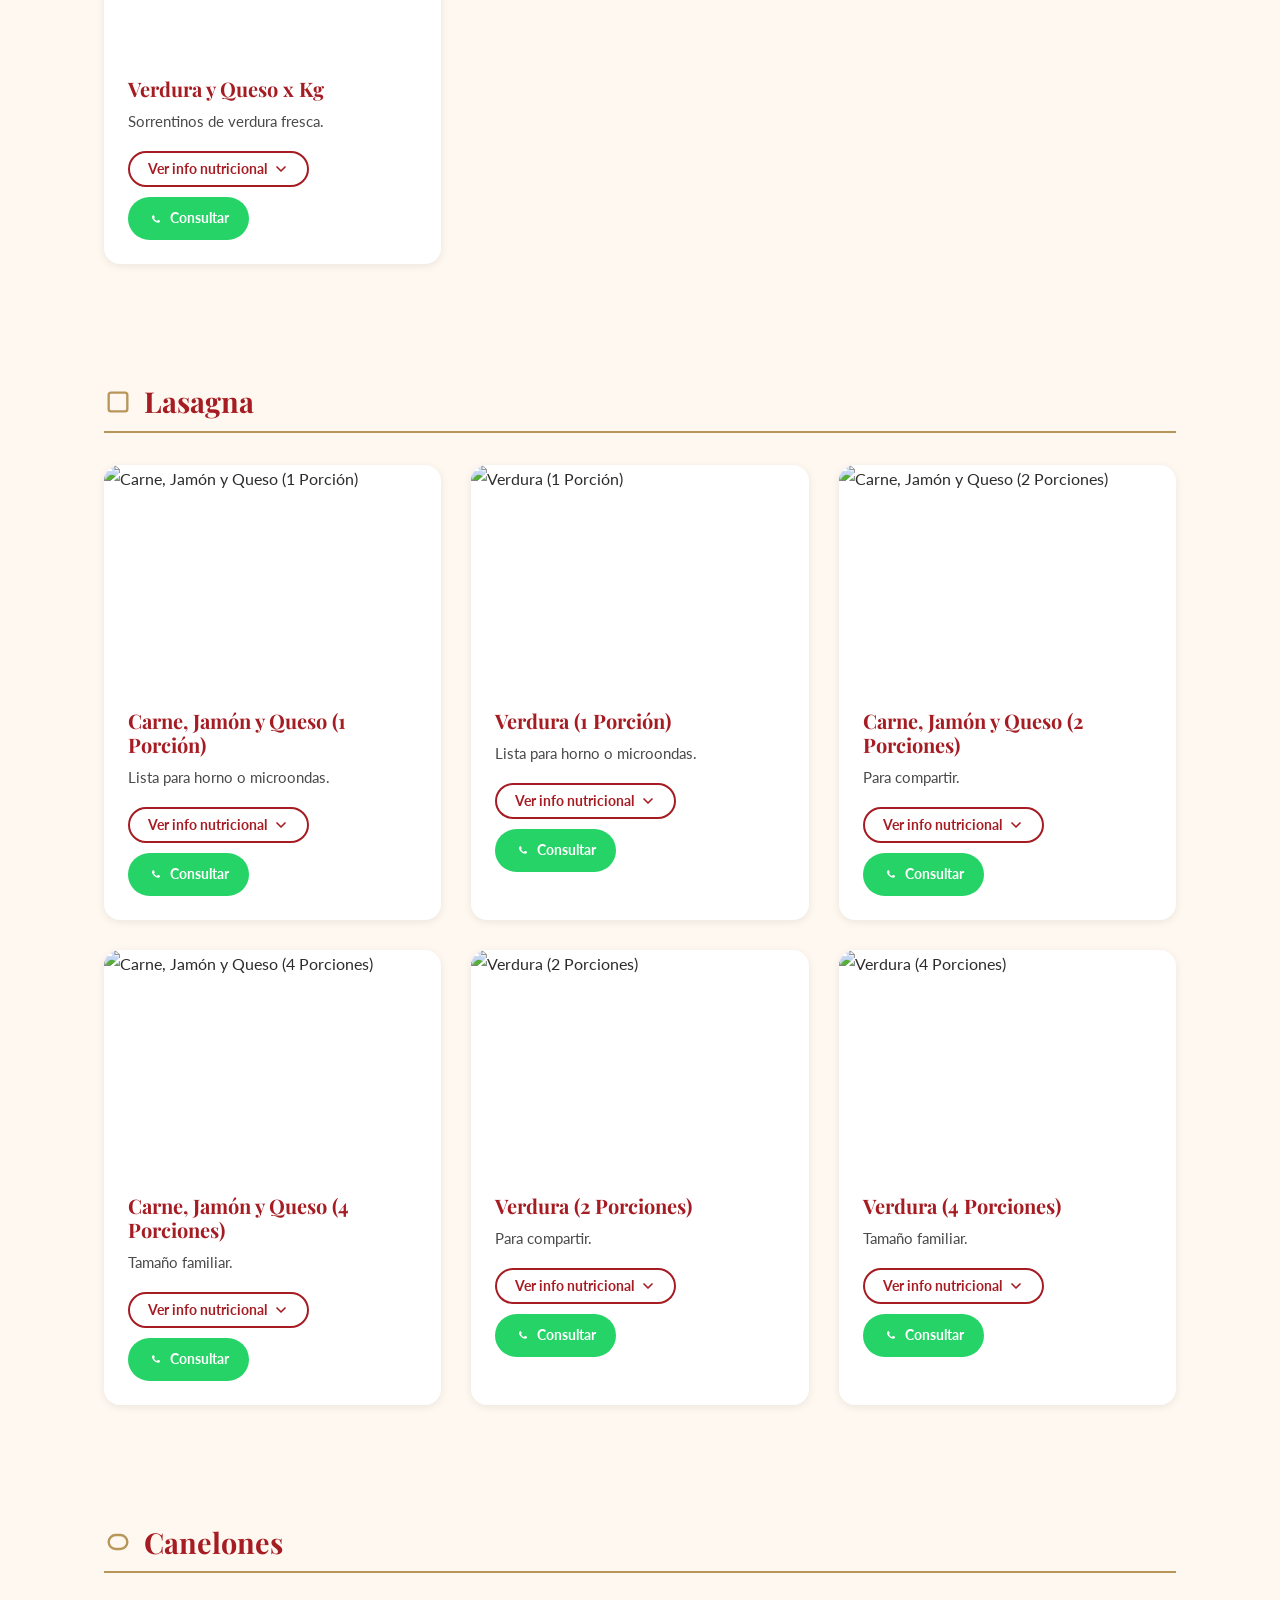
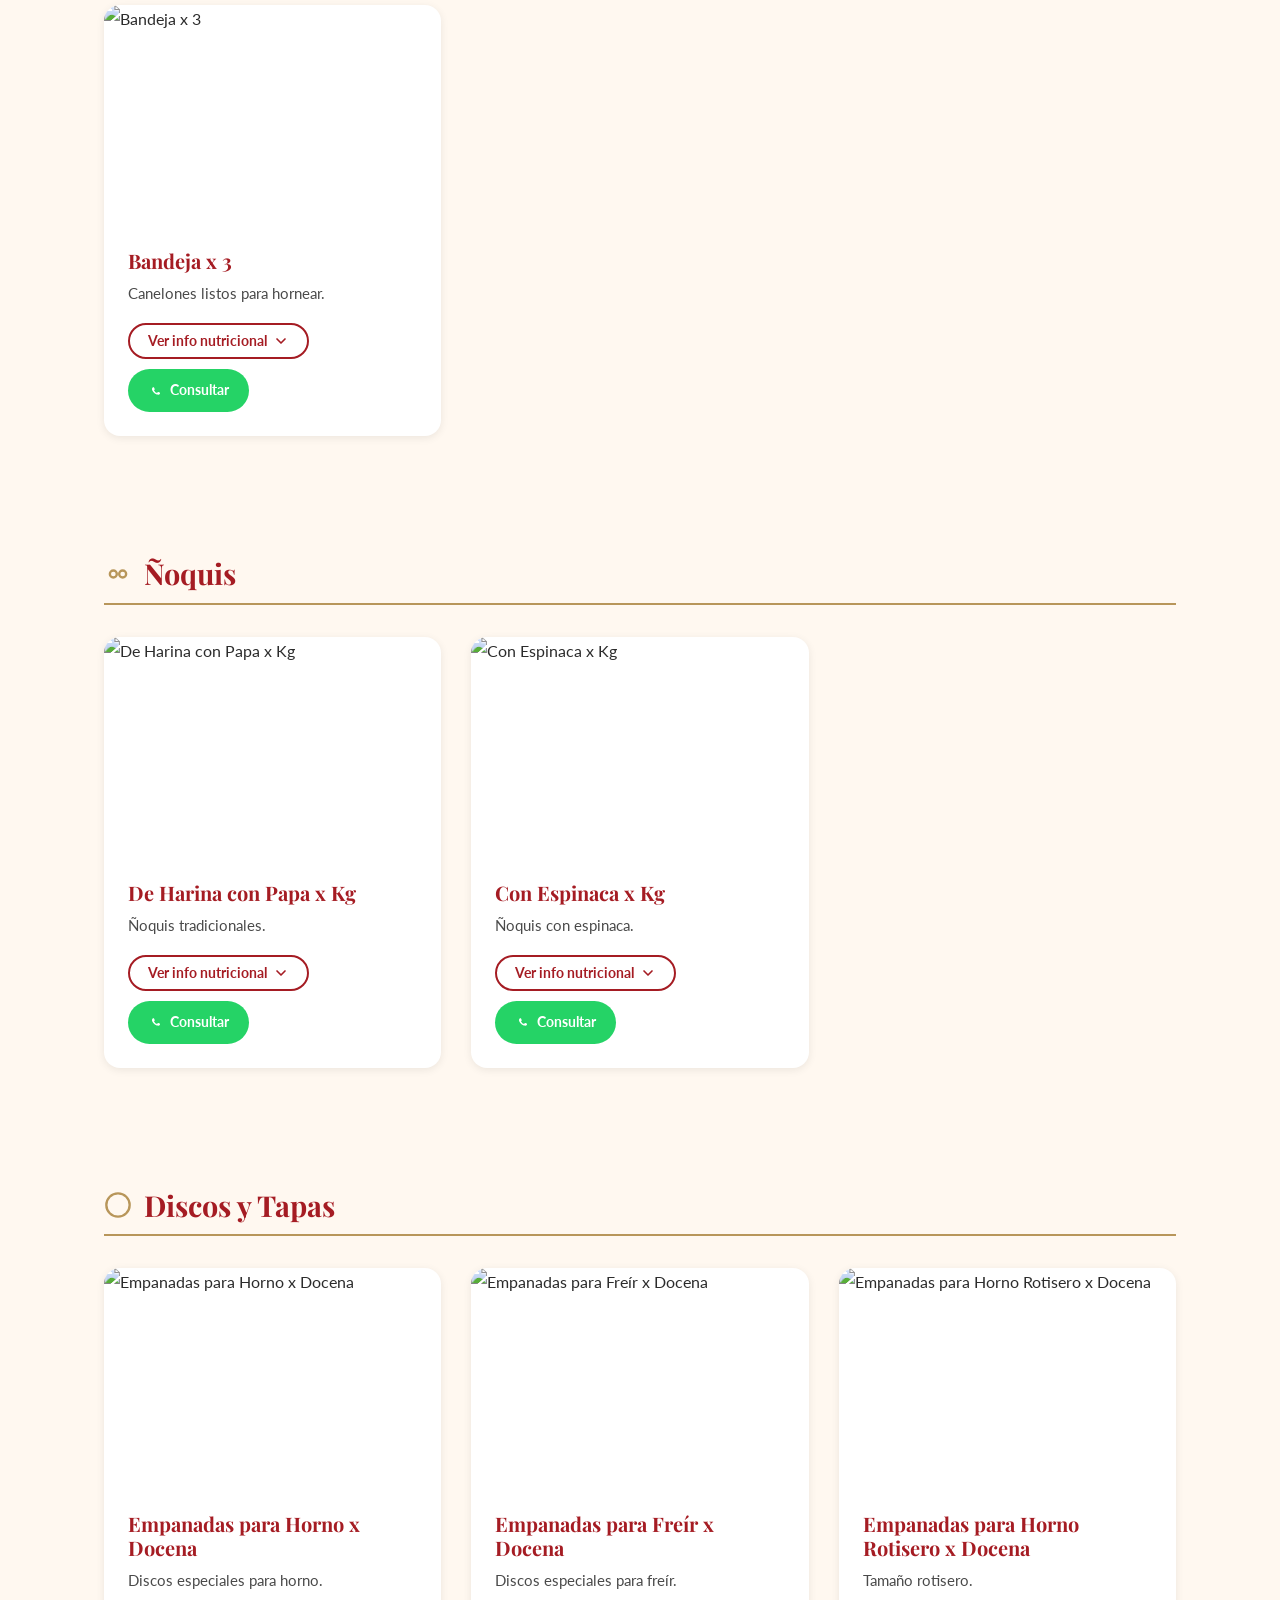
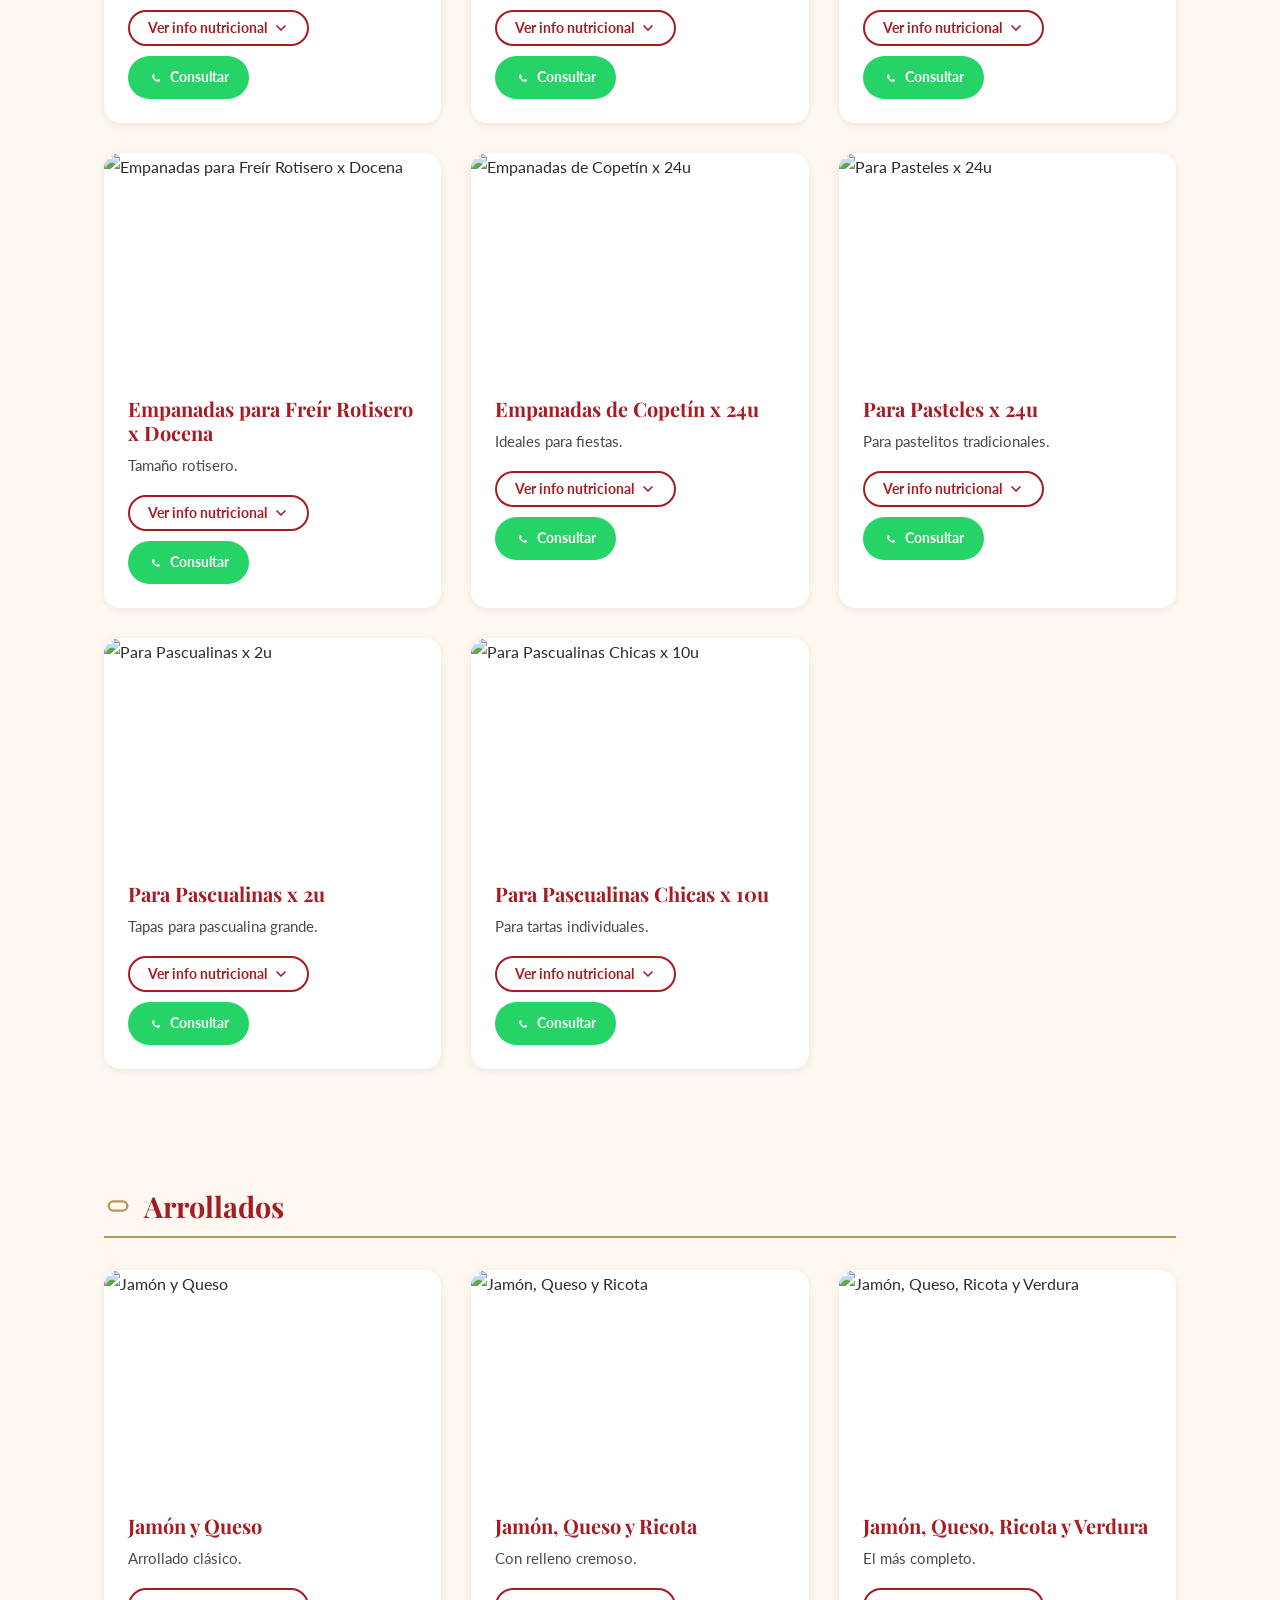
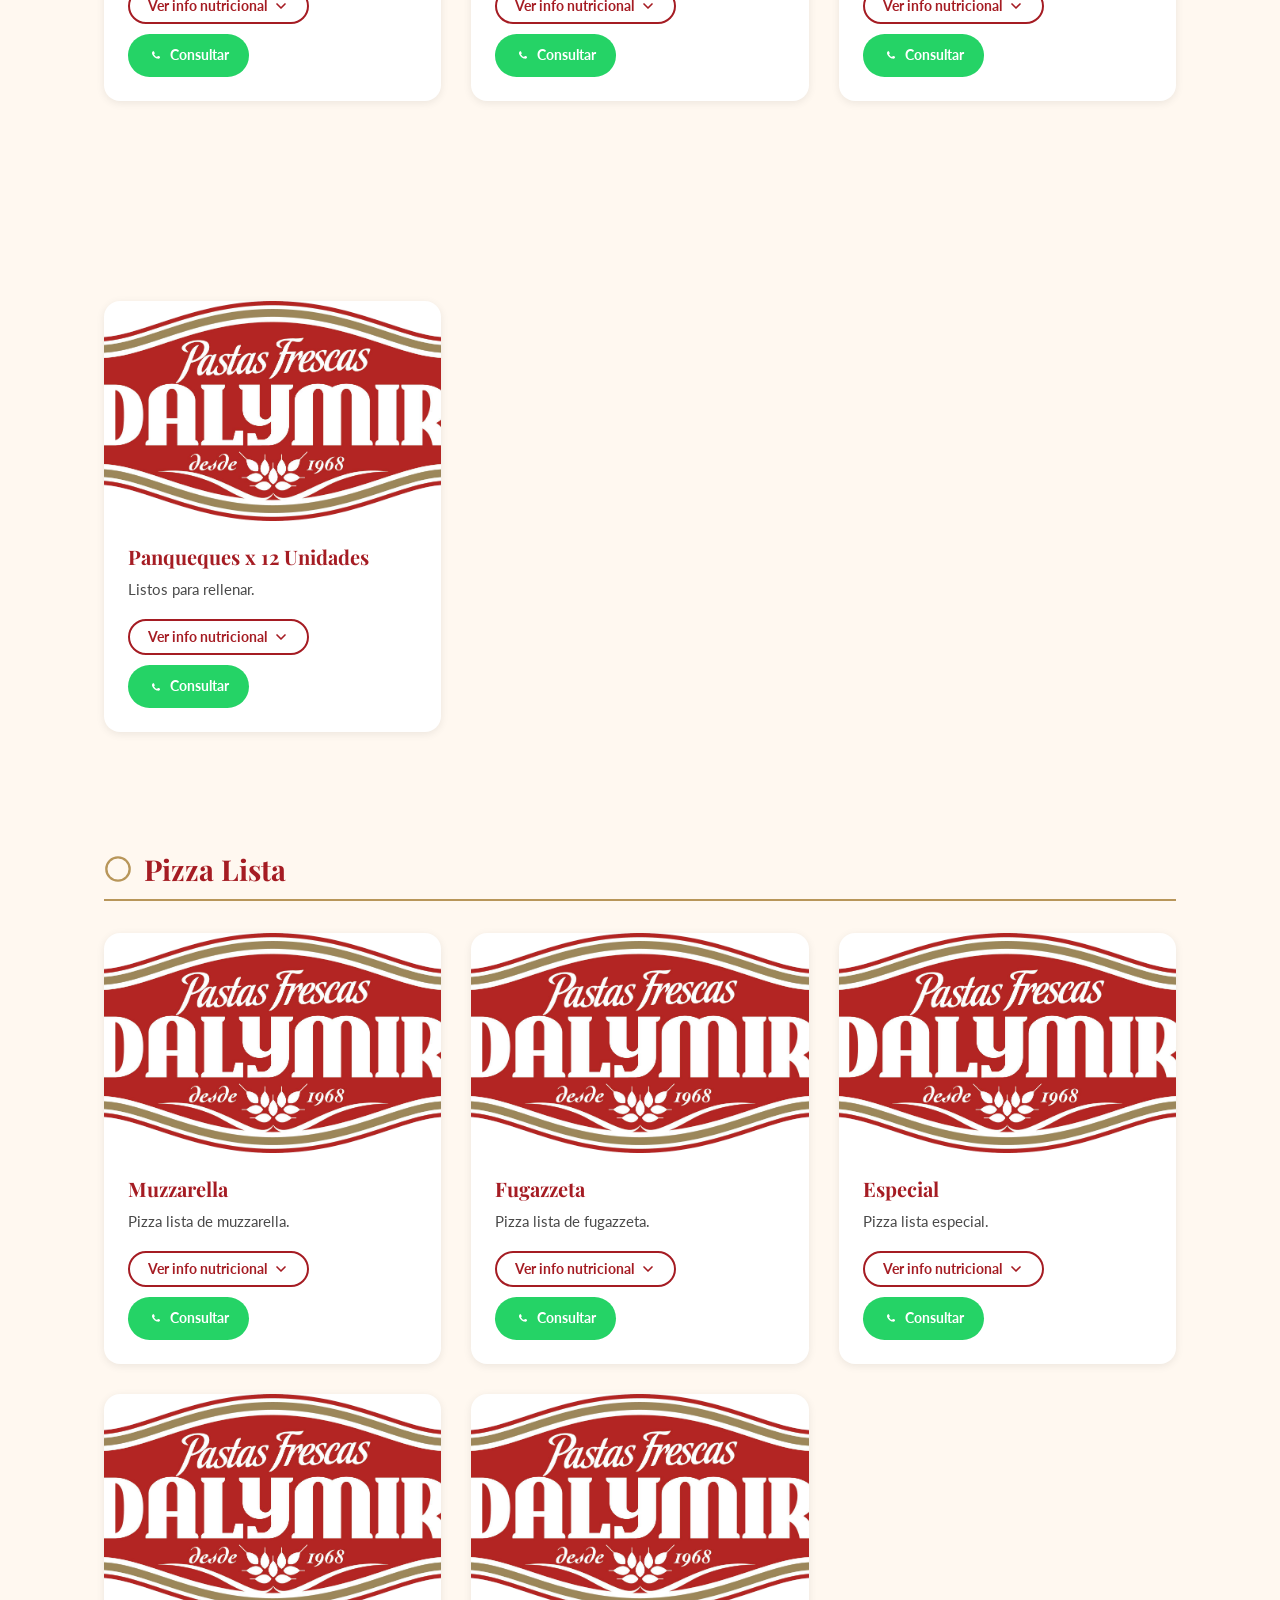
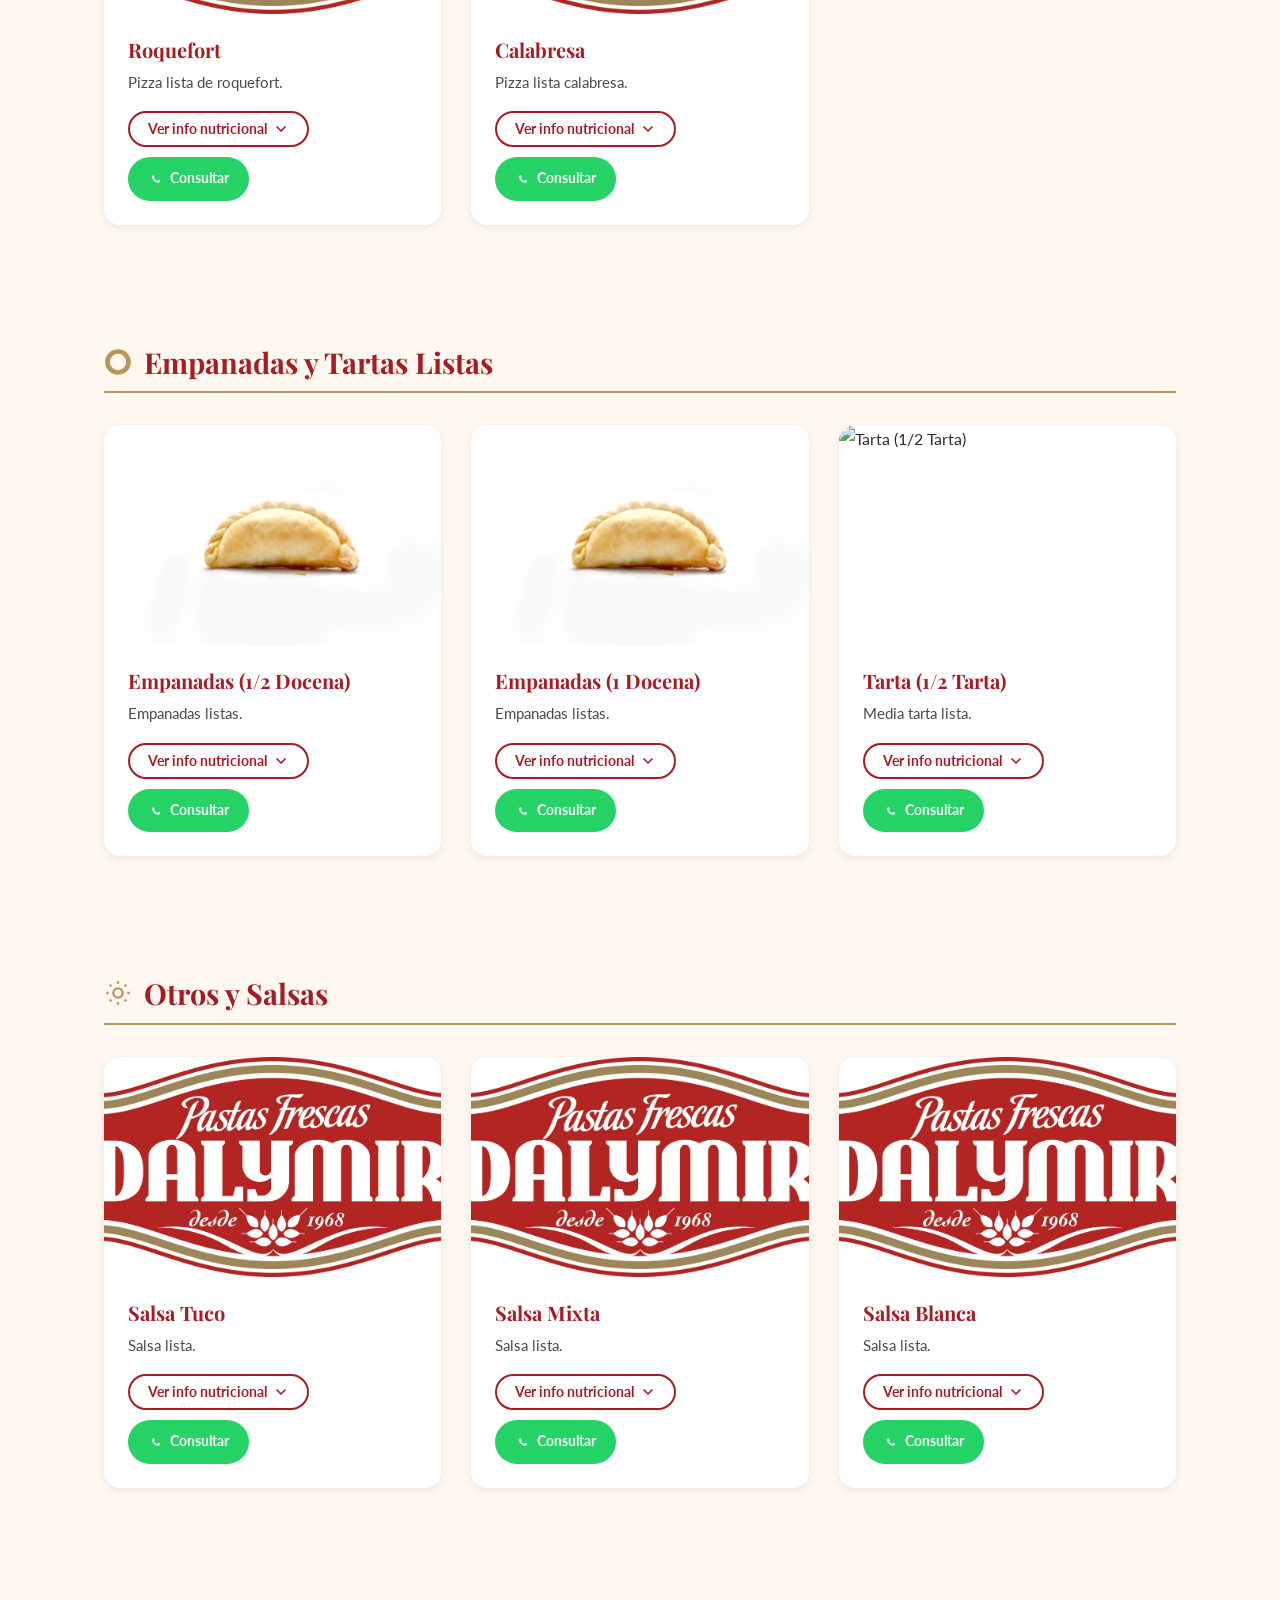
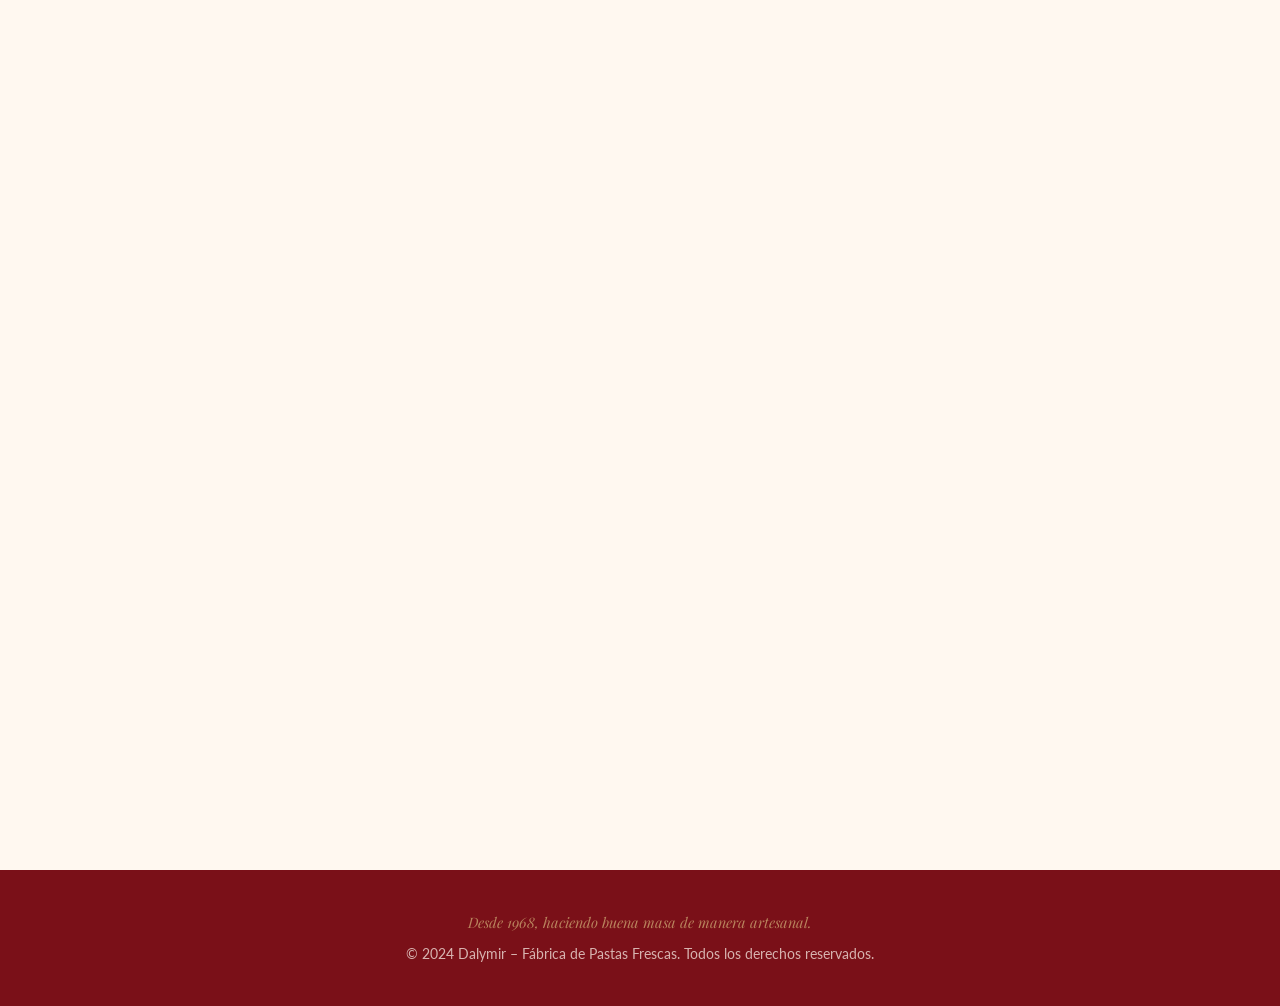
==== commit 3e9dfd6d: "feat: actualizar catálogo de productos y agregar imágenes de categorías" ====
--- a/productos.html
+++ b/productos.html
@@ -34,16 +34,10 @@
     <p>Elaboración artesanal con materias primas seleccionadas</p>
   </div>
 
-  <!-- DISCOS PARA EMPANADAS -->
-  <div class="category-section">
-    <h2 class="category-title fade-in"><svg viewBox="0 0 24 24" fill="none" stroke="currentColor" stroke-width="2"><circle cx="12" cy="12" r="10"/></svg> Discos para Empanadas</h2>
-    <div class="category-grid" id="discos-grid"></div>
-  </div>
-
-  <!-- TAPAS PARA TARTAS -->
-  <div class="category-section">
-    <h2 class="category-title fade-in"><svg viewBox="0 0 24 24" fill="none" stroke="currentColor" stroke-width="2"><rect x="3" y="3" width="18" height="18" rx="2"/></svg> Tapas para Tartas</h2>
-    <div class="category-grid" id="tapas-grid"></div>
+  <!-- FIDEOS -->
+  <div class="category-section">
+    <h2 class="category-title fade-in"><svg viewBox="0 0 24 24" fill="none" stroke="currentColor" stroke-width="2"><line x1="3" y1="6" x2="21" y2="6"/><line x1="3" y1="12" x2="21" y2="12"/><line x1="3" y1="18" x2="21" y2="18"/></svg> Fideos Frescos</h2>
+    <div class="category-grid" id="fideos-grid"></div>
   </div>
 
   <!-- RAVIOLES -->
@@ -52,16 +46,64 @@
     <div class="category-grid" id="ravioles-grid"></div>
   </div>
 
+  <!-- SORRENTINOS -->
+  <div class="category-section">
+    <h2 class="category-title fade-in"><svg viewBox="0 0 24 24" fill="none" stroke="currentColor" stroke-width="2"><circle cx="12" cy="12" r="8"/></svg> Sorrentinos</h2>
+    <div class="category-grid" id="sorrentinos-grid"></div>
+  </div>
+
+  <!-- LASAGNA -->
+  <div class="category-section">
+    <h2 class="category-title fade-in"><svg viewBox="0 0 24 24" fill="none" stroke="currentColor" stroke-width="2"><rect x="4" y="4" width="16" height="16" rx="2"/></svg> Lasagna</h2>
+    <div class="category-grid" id="lasagna-grid"></div>
+  </div>
+
+  <!-- CANELONES -->
+  <div class="category-section">
+    <h2 class="category-title fade-in"><svg viewBox="0 0 24 24" fill="none" stroke="currentColor" stroke-width="2"><rect x="4" y="6" width="16" height="12" rx="6"/></svg> Canelones</h2>
+    <div class="category-grid" id="canelones-grid"></div>
+  </div>
+
   <!-- ÑOQUIS -->
   <div class="category-section">
     <h2 class="category-title fade-in"><svg viewBox="0 0 24 24" fill="none" stroke="currentColor" stroke-width="2"><circle cx="8" cy="12" r="3"/><circle cx="16" cy="12" r="3"/></svg> Ñoquis</h2>
     <div class="category-grid" id="noquis-grid"></div>
   </div>
 
-  <!-- TALLARINES -->
-  <div class="category-section">
-    <h2 class="category-title fade-in"><svg viewBox="0 0 24 24" fill="none" stroke="currentColor" stroke-width="2"><line x1="3" y1="6" x2="21" y2="6"/><line x1="3" y1="12" x2="21" y2="12"/><line x1="3" y1="18" x2="21" y2="18"/></svg> Tallarines y Pastas</h2>
-    <div class="category-grid" id="tallarines-grid"></div>
+  <!-- DISCOS Y TAPAS -->
+  <div class="category-section">
+    <h2 class="category-title fade-in"><svg viewBox="0 0 24 24" fill="none" stroke="currentColor" stroke-width="2"><circle cx="12" cy="12" r="10"/></svg> Discos y Tapas</h2>
+    <div class="category-grid" id="discos-grid"></div>
+  </div>
+
+  <!-- ARROLLADOS -->
+  <div class="category-section">
+    <h2 class="category-title fade-in"><svg viewBox="0 0 24 24" fill="none" stroke="currentColor" stroke-width="2"><rect x="4" y="8" width="16" height="8" rx="4"/></svg> Arrollados</h2>
+    <div class="category-grid" id="arrollados-grid"></div>
+  </div>
+
+  <!-- PANQUEQUES -->
+  <div class="category-section">
+    <h2 class="category-title fade-in"><svg viewBox="0 0 24 24" fill="none" stroke="currentColor" stroke-width="2"><circle cx="12" cy="12" r="10"/></svg> Panqueques</h2>
+    <div class="category-grid" id="panqueques-grid"></div>
+  </div>
+
+  <!-- PIZZA -->
+  <div class="category-section">
+    <h2 class="category-title fade-in"><svg viewBox="0 0 24 24" fill="none" stroke="currentColor" stroke-width="2"><circle cx="12" cy="12" r="10"/></svg> Pizza Lista</h2>
+    <div class="category-grid" id="pizza-grid"></div>
+  </div>
+
+  <!-- EMPANADAS Y TARTAS -->
+  <div class="category-section">
+    <h2 class="category-title fade-in"><svg viewBox="0 0 24 24" fill="none" stroke="currentColor" stroke-width="2"><path d="M12 2C6.48 2 2 6.48 2 12s4.48 10 10 10 10-4.48 10-10S17.52 2 12 2zm0 18c-4.41 0-8-3.59-8-8s3.59-8 8-8 8 3.59 8 8-3.59 8-8 8z"/></svg> Empanadas y Tartas Listas</h2>
+    <div class="category-grid" id="empanadas-tartas-grid"></div>
+  </div>
+
+  <!-- OTROS -->
+  <div class="category-section">
+    <h2 class="category-title fade-in"><svg viewBox="0 0 24 24" fill="none" stroke="currentColor" stroke-width="2"><circle cx="12" cy="12" r="4"/><path d="M12 2v2M12 20v2M4.93 4.93l1.41 1.41M17.66 17.66l1.41 1.41M2 12h2M20 12h2M4.93 19.07l1.41-1.41M17.66 6.34l1.41-1.41"/></svg> Otros y Salsas</h2>
+    <div class="category-grid" id="otros-grid"></div>
   </div>
 
   <footer class="footer">
@@ -72,51 +114,88 @@
   <script>
   // Product data - easily editable
   const products = {
+    fideos: [
+      { name: "Finos Mostrador x 1/2Kg", img: "assets/cat_fideos.jpg", desc: "Fideos frescos tipo finos.", nutrition: [], ingredients: "Consultar" },
+      { name: "Tipo Spaghetti x Kg", img: "assets/cat_fideos.jpg", desc: "Clásicos spaghetti frescos.", nutrition: [], ingredients: "Consultar" },
+      { name: "Frescos Cintita x Kg", img: "assets/cat_fideos.jpg", desc: "Fideos frescos tipo cintita.", nutrition: [], ingredients: "Consultar" },
+      { name: "Cinta Ancha x Kg", img: "assets/cat_fideos.jpg", desc: "Fideos frescos de cinta ancha.", nutrition: [], ingredients: "Consultar" },
+      { name: "Cortado a Cuchillo x Kg", img: "assets/cat_fideos.jpg", desc: "Tradicionales fideos cortados a cuchillo.", nutrition: [], ingredients: "Consultar" },
+      { name: "Finos con Espinaca x Kg", img: "assets/cat_fideos.jpg", desc: "Fideos finos con espinaca fresca.", nutrition: [], ingredients: "Consultar" },
+      { name: "Cintita con Espinaca x Kg", img: "assets/cat_fideos.jpg", desc: "Fideos cintita con espinaca fresca.", nutrition: [], ingredients: "Consultar" },
+      { name: "Cinta Ancha con Espinaca x Kg", img: "assets/cat_fideos.jpg", desc: "Fideos cinta ancha con espinaca fresca.", nutrition: [], ingredients: "Consultar" },
+      { name: "Finos con Morrón x Kg", img: "assets/cat_fideos.jpg", desc: "Fideos finos con morrón.", nutrition: [], ingredients: "Consultar" },
+      { name: "Cintita con Morrón x Kg", img: "assets/cat_fideos.jpg", desc: "Fideos cintita con morrón.", nutrition: [], ingredients: "Consultar" },
+      { name: "Cinta Ancha con Morrón x Kg", img: "assets/cat_fideos.jpg", desc: "Fideos cinta ancha con morrón.", nutrition: [], ingredients: "Consultar" }
+    ],
+    ravioles: [
+      { name: "Ricota y Verdura x Plancha (330 grs)", img: "assets/cat_ravioles.jpg", desc: "Ravioles clásicos de ricota y verdura.", nutrition: [], ingredients: "Consultar" },
+      { name: "Pollo y Verdura x Plancha (330 grs)", img: "assets/cat_ravioles.jpg", desc: "Ravioles rellenos de pollo y verdura.", nutrition: [], ingredients: "Consultar" },
+      { name: "Carne y Verdura x Plancha (330 grs)", img: "assets/cat_ravioles.jpg", desc: "Ravioles rellenos de carne y verdura.", nutrition: [], ingredients: "Consultar" },
+      { name: "Cuatro Quesos, Ricota y Nueces x Plancha (330 grs)", img: "assets/cat_ravioles.jpg", desc: "Especiales de quesos y nueces.", nutrition: [], ingredients: "Consultar" },
+      { name: "Queso y Jamón x Plancha (330 grs)", img: "assets/cat_ravioles.jpg", desc: "Ravioles de queso y jamón (Queso Viamon).", nutrition: [], ingredients: "Consultar" },
+      { name: "Calabaza, Ricota y Queso x Plancha (330 grs)", img: "assets/cat_ravioles.jpg", desc: "Sabor suave de calabaza.", nutrition: [], ingredients: "Consultar" },
+      { name: "Raviolones de Calabaza y Muzzarela (500 grs)", img: "assets/cat_ravioles.jpg", desc: "Raviolones especiales de calabaza.", nutrition: [], ingredients: "Consultar" }
+    ],
+    lasagna: [
+      { name: "Carne, Jamón y Queso (1 Porción)", img: "assets/cat_lasagna.jpg", desc: "Lista para horno o microondas.", nutrition: [], ingredients: "Consultar" },
+      { name: "Verdura (1 Porción)", img: "assets/cat_lasagna.jpg", desc: "Lista para horno o microondas.", nutrition: [], ingredients: "Consultar" },
+      { name: "Carne, Jamón y Queso (2 Porciones)", img: "assets/cat_lasagna.jpg", desc: "Para compartir.", nutrition: [], ingredients: "Consultar" },
+      { name: "Carne, Jamón y Queso (4 Porciones)", img: "assets/cat_lasagna.jpg", desc: "Tamaño familiar.", nutrition: [], ingredients: "Consultar" },
+      { name: "Verdura (2 Porciones)", img: "assets/cat_lasagna.jpg", desc: "Para compartir.", nutrition: [], ingredients: "Consultar" },
+      { name: "Verdura (4 Porciones)", img: "assets/cat_lasagna.jpg", desc: "Tamaño familiar.", nutrition: [], ingredients: "Consultar" }
+    ],
+    noquis: [
+      { name: "De Harina con Papa x Kg", img: "assets/cat_noquis.jpg", desc: "Ñoquis tradicionales.", nutrition: [], ingredients: "Consultar" },
+      { name: "Con Espinaca x Kg", img: "assets/cat_noquis.jpg", desc: "Ñoquis con espinaca.", nutrition: [], ingredients: "Consultar" }
+    ],
     discos: [
-      { name: "Disco Criollo", img: "assets/discos_empanadas.png", desc: "Ideal para empanadas al horno. Masa fina y flexible de sabor suave.",
-        nutrition: [["Porción","55g"],["Calorías","155 kcal"],["Grasas totales","4.5g"],["Carbohidratos","24g"],["Proteínas","4g"],["Sodio","280mg"]],
-        ingredients: "Harina de trigo enriquecida, agua, grasa vacuna, sal, conservante (sorbato de potasio)." },
-      { name: "Disco Hojaldre", img: "assets/discos_empanadas.png", desc: "Capas hojaldradas para empanadas fritas o al horno. Crocante y dorado.",
-        nutrition: [["Porción","55g"],["Calorías","180 kcal"],["Grasas totales","8g"],["Carbohidratos","22g"],["Proteínas","3.5g"],["Sodio","300mg"]],
-        ingredients: "Harina de trigo enriquecida, margarina, agua, sal, conservante (sorbato de potasio)." },
-      { name: "Disco para Matambre", img: "assets/discos_empanadas.png", desc: "Tamaño grande, especial para arrollados de matambre.",
-        nutrition: [["Porción","80g"],["Calorías","220 kcal"],["Grasas totales","5g"],["Carbohidratos","36g"],["Proteínas","6g"],["Sodio","310mg"]],
-        ingredients: "Harina de trigo enriquecida, agua, grasa vacuna, sal, conservante (sorbato de potasio)." }
-    ],
-    tapas: [
-      { name: "Tapa Hojaldre", img: "assets/tapas_tartas.png", desc: "Tapa hojaldrada para tartas dulces y saladas. Crocante al hornear.",
-        nutrition: [["Porción","100g"],["Calorías","320 kcal"],["Grasas totales","16g"],["Carbohidratos","38g"],["Proteínas","5g"],["Sodio","350mg"]],
-        ingredients: "Harina de trigo enriquecida, margarina, agua, sal, conservante (sorbato de potasio)." },
-      { name: "Tapa Criolla", img: "assets/tapas_tartas.png", desc: "Tapa criolla clásica para pascualinas y tartas de verdura.",
-        nutrition: [["Porción","100g"],["Calorías","280 kcal"],["Grasas totales","10g"],["Carbohidratos","40g"],["Proteínas","6g"],["Sodio","320mg"]],
-        ingredients: "Harina de trigo enriquecida, agua, grasa vacuna, sal, conservante (sorbato de potasio)." }
-    ],
-    ravioles: [
-      { name: "Ravioles de Verdura y Ricota", img: "assets/ravioles.png", desc: "Relleno cremoso de ricota con espinaca y acelga fresca.",
-        nutrition: [["Porción","150g"],["Calorías","245 kcal"],["Grasas totales","8g"],["Carbohidratos","32g"],["Proteínas","11g"],["Sodio","380mg"]],
-        ingredients: "Harina de trigo, huevo, ricota, espinaca, acelga, queso rallado, sal, nuez moscada." },
-      { name: "Ravioles de Jamón y Queso", img: "assets/ravioles.png", desc: "Relleno de jamón cocido y queso cremoso. Un clásico irresistible.",
-        nutrition: [["Porción","150g"],["Calorías","275 kcal"],["Grasas totales","11g"],["Carbohidratos","30g"],["Proteínas","13g"],["Sodio","420mg"]],
-        ingredients: "Harina de trigo, huevo, jamón cocido, queso cremoso, queso rallado, sal." },
-      { name: "Ravioles de Calabaza", img: "assets/ravioles.png", desc: "Relleno dulce y suave de calabaza asada. Sabor único.",
-        nutrition: [["Porción","150g"],["Calorías","230 kcal"],["Grasas totales","6g"],["Carbohidratos","35g"],["Proteínas","9g"],["Sodio","340mg"]],
-        ingredients: "Harina de trigo, huevo, calabaza, ricota, queso rallado, sal, nuez moscada." }
-    ],
-    noquis: [
-      { name: "Ñoquis Tradicionales", img: "assets/noquis.png", desc: "De papa, elaborados a mano con la receta de siempre.",
-        nutrition: [["Porción","200g"],["Calorías","260 kcal"],["Grasas totales","2g"],["Carbohidratos","54g"],["Proteínas","7g"],["Sodio","290mg"]],
-        ingredients: "Papa, harina de trigo, huevo, sal." },
-      { name: "Ñoquis de Espinaca", img: "assets/noquis.png", desc: "Ñoquis de papa con espinaca fresca incorporada. Color y sabor natural.",
-        nutrition: [["Porción","200g"],["Calorías","240 kcal"],["Grasas totales","2.5g"],["Carbohidratos","48g"],["Proteínas","8g"],["Sodio","310mg"]],
-        ingredients: "Papa, harina de trigo, espinaca, huevo, sal." }
-    ],
-    tallarines: [
-      { name: "Tallarines Frescos", img: "assets/tallarines.png", desc: "Corte clásico de pasta fresca. Ideales con cualquier salsa.",
-        nutrition: [["Porción","100g"],["Calorías","290 kcal"],["Grasas totales","3g"],["Carbohidratos","55g"],["Proteínas","10g"],["Sodio","200mg"]],
-        ingredients: "Harina de trigo, huevo, agua, sal." },
-      { name: "Cinta Ancha", img: "assets/tallarines.png", desc: "Pasta fresca de corte ancho, perfecta para salsas espesas y ragús.",
-        nutrition: [["Porción","100g"],["Calorías","290 kcal"],["Grasas totales","3g"],["Carbohidratos","55g"],["Proteínas","10g"],["Sodio","200mg"]],
-        ingredients: "Harina de trigo, huevo, agua, sal." }
+      { name: "Empanadas para Horno x Docena", img: "assets/cat_discos.jpg", desc: "Discos especiales para horno.", nutrition: [], ingredients: "Consultar" },
+      { name: "Empanadas para Freír x Docena", img: "assets/cat_discos.jpg", desc: "Discos especiales para freír.", nutrition: [], ingredients: "Consultar" },
+      { name: "Empanadas para Horno Rotisero x Docena", img: "assets/cat_discos.jpg", desc: "Tamaño rotisero.", nutrition: [], ingredients: "Consultar" },
+      { name: "Empanadas para Freír Rotisero x Docena", img: "assets/cat_discos.jpg", desc: "Tamaño rotisero.", nutrition: [], ingredients: "Consultar" },
+      { name: "Empanadas de Copetín x 24u", img: "assets/cat_discos.jpg", desc: "Ideales para fiestas.", nutrition: [], ingredients: "Consultar" },
+      { name: "Para Pasteles x 24u", img: "assets/cat_discos.jpg", desc: "Para pastelitos tradicionales.", nutrition: [], ingredients: "Consultar" },
+      { name: "Para Pascualinas x 2u", img: "assets/cat_discos.jpg", desc: "Tapas para pascualina grande.", nutrition: [], ingredients: "Consultar" },
+      { name: "Para Pascualinas Chicas x 10u", img: "assets/cat_discos.jpg", desc: "Para tartas individuales.", nutrition: [], ingredients: "Consultar" }
+    ],
+    sorrentinos: [
+      { name: "Jamón y Muzzarella x Plancha (500 grs)", img: "assets/cat_sorrentinos.jpg", desc: "Clásicos sorrentinos de jamón y queso.", nutrition: [], ingredients: "Consultar" },
+      { name: "4 Quesos x Plancha (500 grs)", img: "assets/cat_sorrentinos.jpg", desc: "Variedad de quesos.", nutrition: [], ingredients: "Consultar" },
+      { name: "Ricota y Nuez x Plancha (500 grs)", img: "assets/cat_sorrentinos.jpg", desc: "Sabor gourmet.", nutrition: [], ingredients: "Consultar" },
+      { name: "Verdura y Queso x Kg", img: "assets/cat_sorrentinos.jpg", desc: "Sorrentinos de verdura fresca.", nutrition: [], ingredients: "Consultar" }
+    ],
+    arrollados: [
+      { name: "Jamón y Queso", img: "assets/cat_arrollados.jpg", desc: "Arrollado clásico.", nutrition: [], ingredients: "Consultar" },
+      { name: "Jamón, Queso y Ricota", img: "assets/cat_arrollados.jpg", desc: "Con relleno cremoso.", nutrition: [], ingredients: "Consultar" },
+      { name: "Jamón, Queso, Ricota y Verdura", img: "assets/cat_arrollados.jpg", desc: "El más completo.", nutrition: [], ingredients: "Consultar" }
+    ],
+    panqueques: [
+      { name: "Panqueques x 12 Unidades", img: "assets/logo.png", desc: "Listos para rellenar.", nutrition: [], ingredients: "Consultar" }
+    ],
+    canelones: [
+      { name: "Bandeja x 3", img: "assets/cat_canelones.jpg", desc: "Canelones listos para hornear.", nutrition: [], ingredients: "Consultar" }
+    ],
+    pizza: [
+      { name: "Muzzarella", img: "assets/logo.png", desc: "Pizza lista de muzzarella.", nutrition: [], ingredients: "Consultar" },
+      { name: "Fugazzeta", img: "assets/logo.png", desc: "Pizza lista de fugazzeta.", nutrition: [], ingredients: "Consultar" },
+      { name: "Especial", img: "assets/logo.png", desc: "Pizza lista especial.", nutrition: [], ingredients: "Consultar" },
+      { name: "Roquefort", img: "assets/logo.png", desc: "Pizza lista de roquefort.", nutrition: [], ingredients: "Consultar" },
+      { name: "Calabresa", img: "assets/logo.png", desc: "Pizza lista calabresa.", nutrition: [], ingredients: "Consultar" }
+    ],
+    empanadas_tartas: [
+      { name: "Empanadas (1/2 Docena)", img: "assets/cat_empanadas.jpg", desc: "Empanadas listas.", nutrition: [], ingredients: "Consultar" },
+      { name: "Empanadas (1 Docena)", img: "assets/cat_empanadas.jpg", desc: "Empanadas listas.", nutrition: [], ingredients: "Consultar" },
+      { name: "Tarta (1/2 Tarta)", img: "assets/cat_tapas.jpg", desc: "Media tarta lista.", nutrition: [], ingredients: "Consultar" }
+    ],
+    otros: [
+      { name: "Salsa Tuco", img: "assets/logo.png", desc: "Salsa lista.", nutrition: [], ingredients: "Consultar" },
+      { name: "Salsa Mixta", img: "assets/logo.png", desc: "Salsa lista.", nutrition: [], ingredients: "Consultar" },
+      { name: "Salsa Blanca", img: "assets/logo.png", desc: "Salsa lista.", nutrition: [], ingredients: "Consultar" },
+      { name: "Salsa Bolognesa", img: "assets/logo.png", desc: "Salsa lista.", nutrition: [], ingredients: "Consultar" },
+      { name: "Salsa Puerro y Panceta", img: "assets/logo.png", desc: "Salsa lista.", nutrition: [], ingredients: "Consultar" },
+      { name: "Salsa Roquefort", img: "assets/logo.png", desc: "Salsa lista.", nutrition: [], ingredients: "Consultar" },
+      { name: "Queso Rallado x 100 grs", img: "assets/logo.png", desc: "Para acompañar tus pastas.", nutrition: [], ingredients: "Consultar" },
+      { name: "Torre de Panqueques", img: "assets/logo.png", desc: "Lista para servir.", nutrition: [], ingredients: "Consultar" }
     ]
   };
 
@@ -146,11 +225,18 @@
     document.getElementById(id).innerHTML = items.map(renderCard).join('');
   }
 
+  renderGrid('fideos-grid', products.fideos);
+  renderGrid('ravioles-grid', products.ravioles);
+  renderGrid('sorrentinos-grid', products.sorrentinos);
+  renderGrid('lasagna-grid', products.lasagna);
+  renderGrid('canelones-grid', products.canelones);
+  renderGrid('noquis-grid', products.noquis);
   renderGrid('discos-grid', products.discos);
-  renderGrid('tapas-grid', products.tapas);
-  renderGrid('ravioles-grid', products.ravioles);
-  renderGrid('noquis-grid', products.noquis);
-  renderGrid('tallarines-grid', products.tallarines);
+  renderGrid('arrollados-grid', products.arrollados);
+  renderGrid('panqueques-grid', products.panqueques);
+  renderGrid('pizza-grid', products.pizza);
+  renderGrid('empanadas-tartas-grid', products.empanadas_tartas);
+  renderGrid('otros-grid', products.otros);
   </script>
 
   <!-- WHATSAPP FLOAT -->
